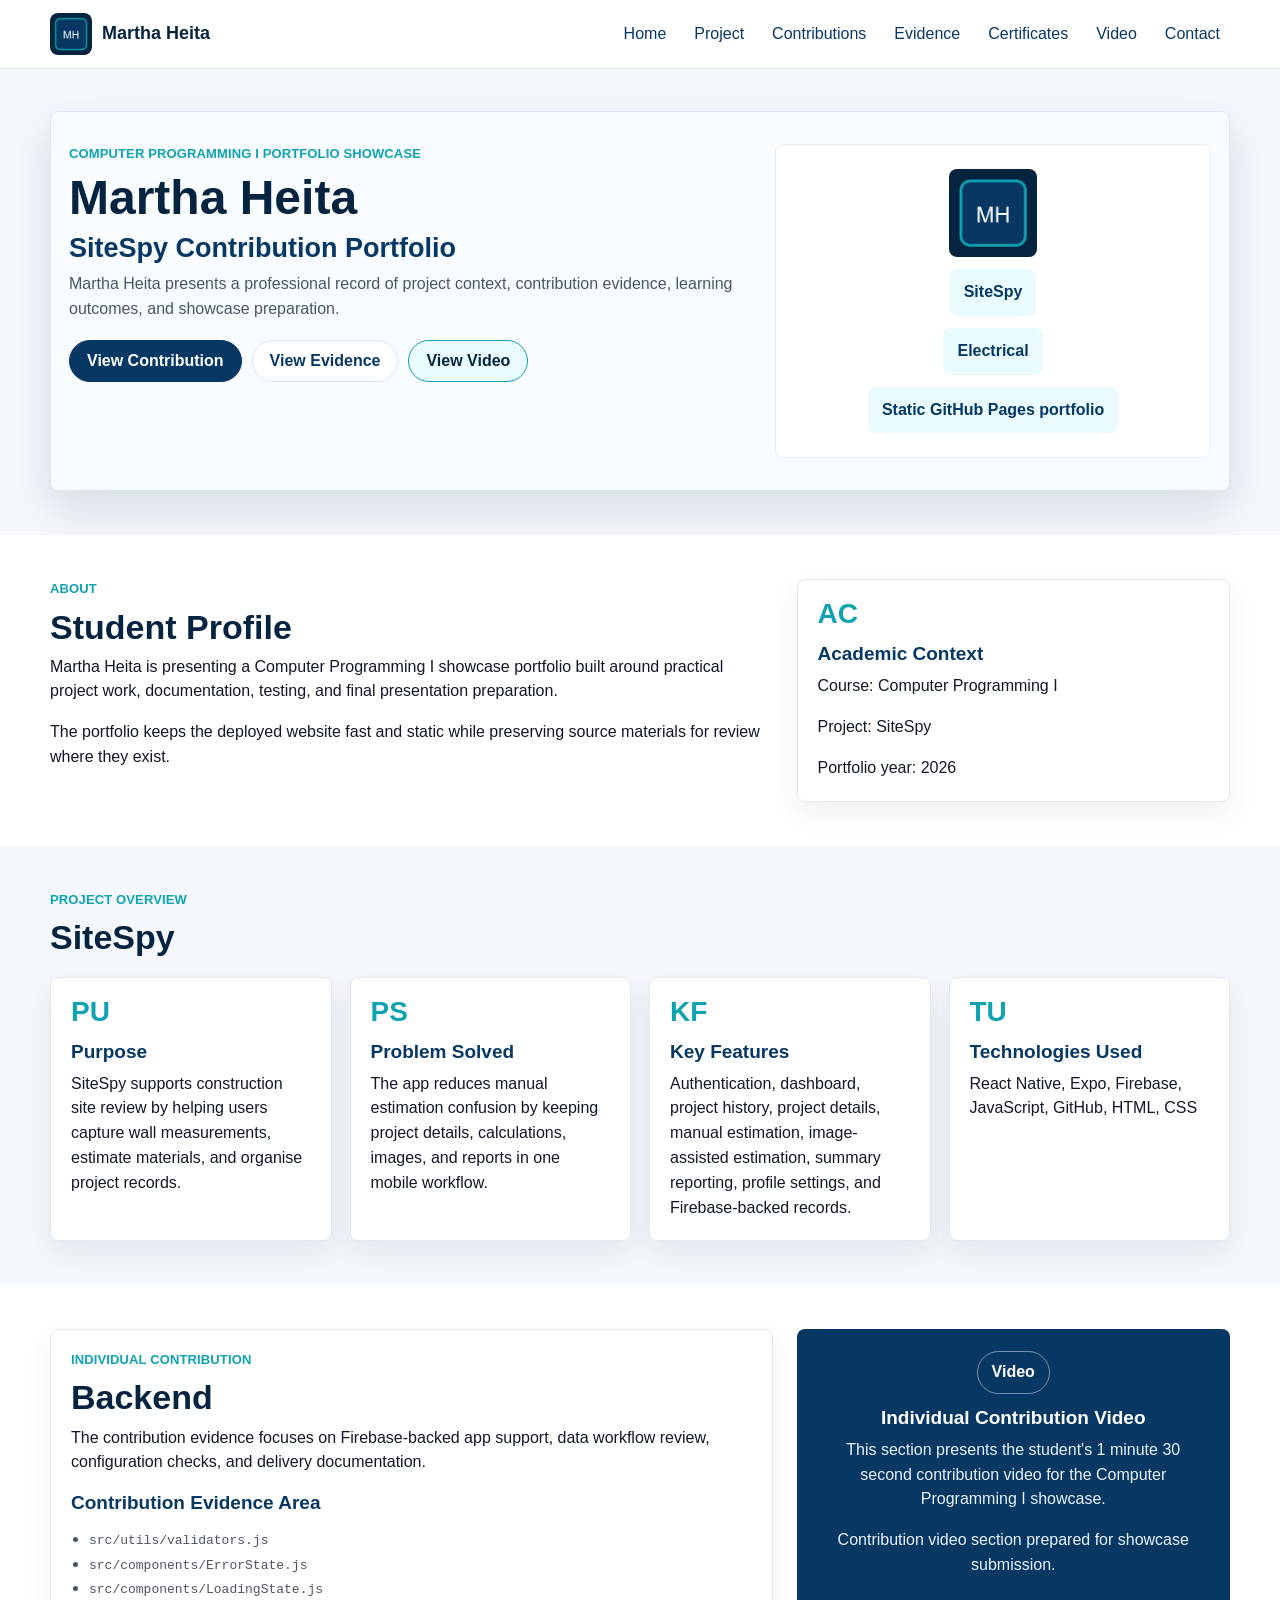
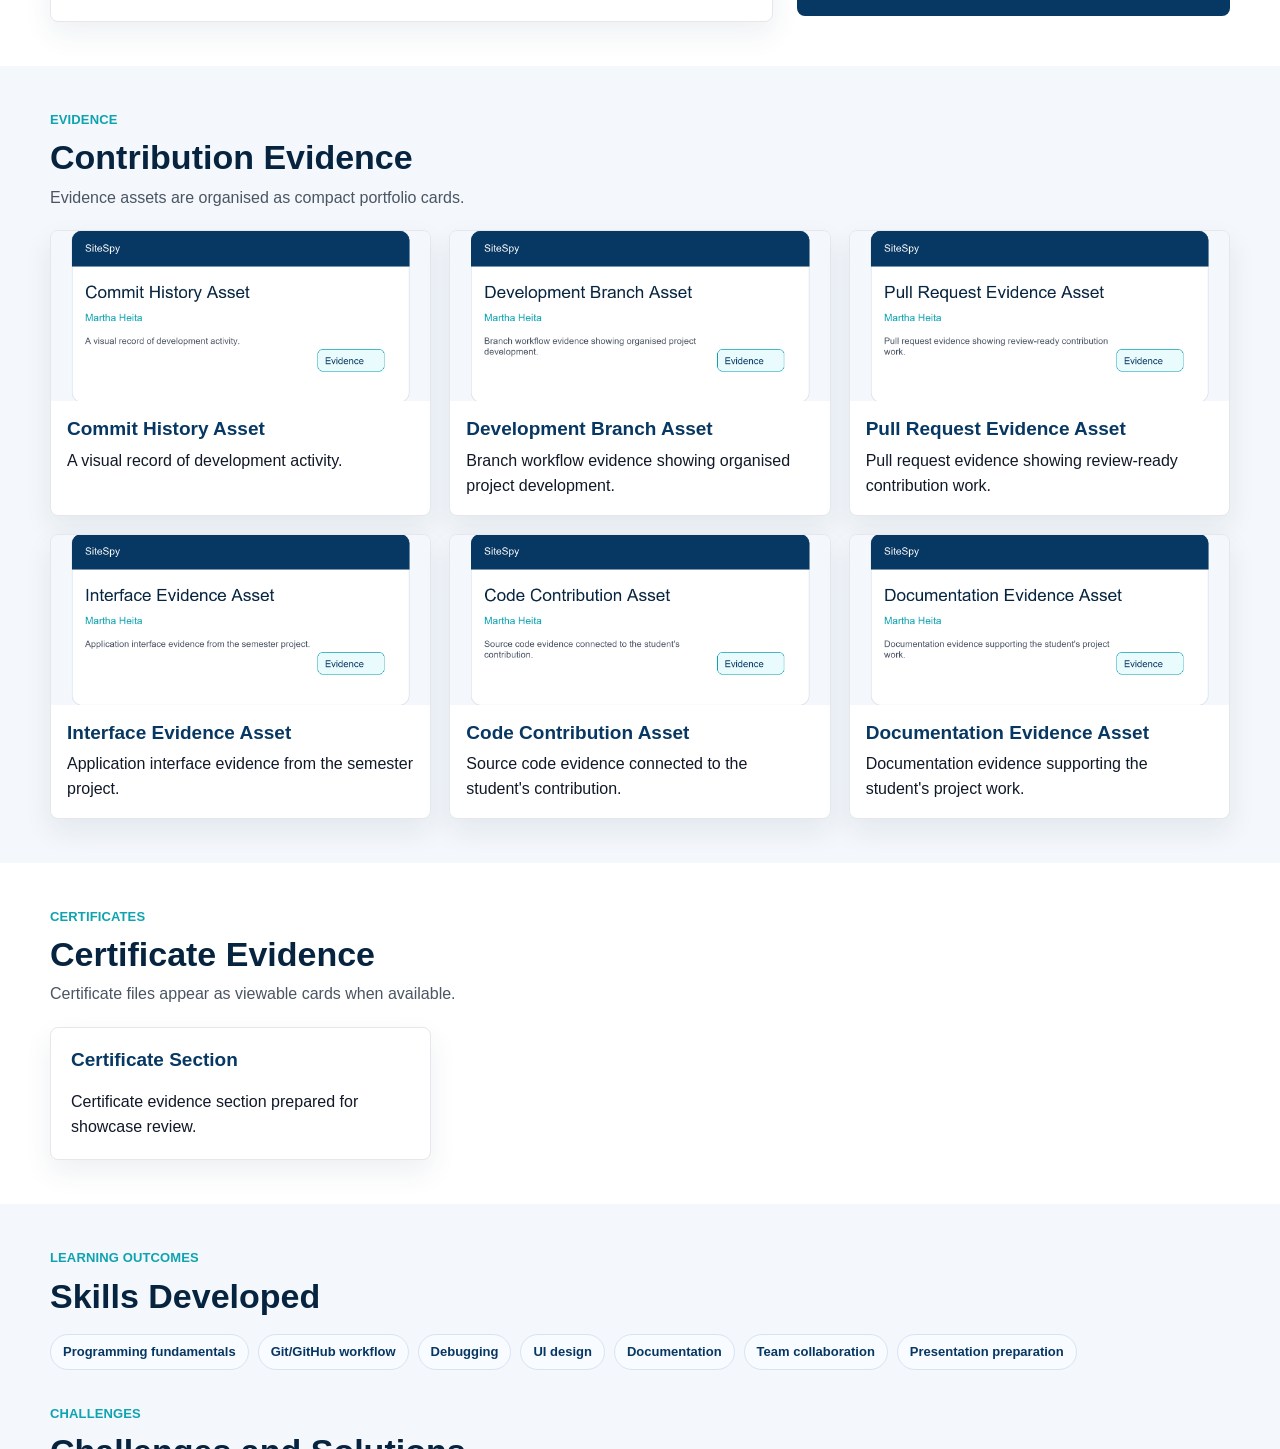
==== index.html @ 0392de03 "complete personal portfolio showcase" ====
<!doctype html>
<html lang="en">
  <head>
    <meta charset="utf-8">
    <meta name="viewport" content="width=device-width, initial-scale=1">
    <meta http-equiv="refresh" content="0; url=site/">
    <title>Martha Heita Portfolio</title>
    <link rel="canonical" href="site/">
  </head>
  <body>
    <p><a href="site/">Open Martha Heita portfolio</a></p>
  </body>
</html>
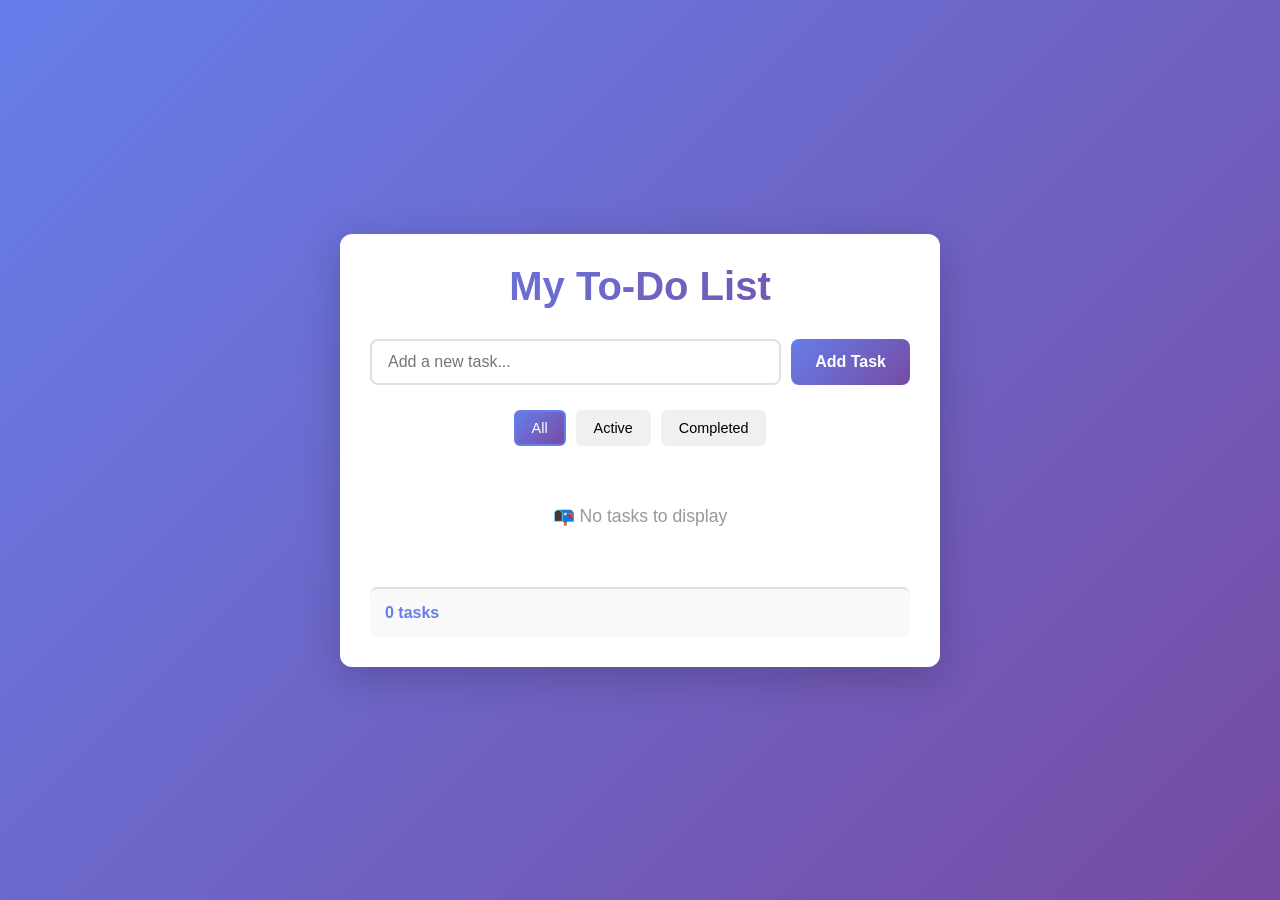
==== commit 6520dc48: "feat: Add to-do list and digital clock applications with full documentation" ====
--- a/index.html
+++ b/index.html
@@ -1,13 +1,42 @@
-<!doctype html>
+<!DOCTYPE html>
 <html lang="en">
-  <head>
-    <meta charset="utf-8">
-    <meta name="viewport" content="width=device-width, initial-scale=1">
-    <meta http-equiv="refresh" content="0; url=site/">
-    <title>Martha Heita Portfolio</title>
-    <link rel="canonical" href="site/">
-  </head>
-  <body>
-    <p><a href="site/">Open Martha Heita portfolio</a></p>
-  </body>
-</html>
+<head>
+    <meta charset="UTF-8">
+    <meta name="viewport" content="width=device-width, initial-scale=1.0">
+    <title>To-Do List Application</title>
+    <link rel="stylesheet" href="styles.css">
+</head>
+<body>
+    <div class="container">
+        <div class="todo-app">
+            <h1>My To-Do List</h1>
+            
+            <div class="input-container">
+                <input 
+                    type="text" 
+                    id="todoInput" 
+                    placeholder="Add a new task..." 
+                    class="todo-input"
+                    autocomplete="off"
+                >
+                <button id="addBtn" class="add-btn">Add Task</button>
+            </div>
+
+            <div class="filter-buttons">
+                <button class="filter-btn active" data-filter="all">All</button>
+                <button class="filter-btn" data-filter="active">Active</button>
+                <button class="filter-btn" data-filter="completed">Completed</button>
+            </div>
+
+            <ul id="todoList" class="todo-list"></ul>
+
+            <div class="stats">
+                <span id="totalTasks">0 tasks</span>
+                <button id="clearCompleted" class="clear-btn">Clear Completed</button>
+            </div>
+        </div>
+    </div>
+
+    <script src="script.js"></script>
+</body>
+</html>
--- a/styles.css
+++ b/styles.css
@@ -0,0 +1,238 @@
+* {
+    margin: 0;
+    padding: 0;
+    box-sizing: border-box;
+}
+
+body {
+    font-family: 'Segoe UI', Tahoma, Geneva, Verdana, sans-serif;
+    background: linear-gradient(135deg, #667eea 0%, #764ba2 100%);
+    min-height: 100vh;
+    display: flex;
+    justify-content: center;
+    align-items: center;
+    padding: 20px;
+}
+
+.container {
+    width: 100%;
+    max-width: 600px;
+}
+
+.todo-app {
+    background: white;
+    border-radius: 12px;
+    box-shadow: 0 10px 40px rgba(0, 0, 0, 0.2);
+    padding: 30px;
+}
+
+h1 {
+    text-align: center;
+    color: #333;
+    margin-bottom: 30px;
+    font-size: 2.5em;
+    background: linear-gradient(135deg, #667eea 0%, #764ba2 100%);
+    -webkit-background-clip: text;
+    -webkit-text-fill-color: transparent;
+    background-clip: text;
+}
+
+.input-container {
+    display: flex;
+    gap: 10px;
+    margin-bottom: 25px;
+}
+
+.todo-input {
+    flex: 1;
+    padding: 12px 16px;
+    border: 2px solid #e0e0e0;
+    border-radius: 8px;
+    font-size: 1em;
+    transition: border-color 0.3s ease;
+}
+
+.todo-input:focus {
+    outline: none;
+    border-color: #667eea;
+}
+
+.add-btn {
+    padding: 12px 24px;
+    background: linear-gradient(135deg, #667eea 0%, #764ba2 100%);
+    color: white;
+    border: none;
+    border-radius: 8px;
+    font-size: 1em;
+    font-weight: 600;
+    cursor: pointer;
+    transition: transform 0.2s ease, box-shadow 0.2s ease;
+}
+
+.add-btn:hover {
+    transform: translateY(-2px);
+    box-shadow: 0 5px 15px rgba(102, 126, 234, 0.4);
+}
+
+.add-btn:active {
+    transform: translateY(0);
+}
+
+.filter-buttons {
+    display: flex;
+    gap: 10px;
+    margin-bottom: 20px;
+    justify-content: center;
+}
+
+.filter-btn {
+    padding: 8px 16px;
+    background: #f0f0f0;
+    border: 2px solid transparent;
+    border-radius: 6px;
+    cursor: pointer;
+    font-size: 0.9em;
+    font-weight: 500;
+    transition: all 0.3s ease;
+}
+
+.filter-btn:hover {
+    background: #e0e0e0;
+}
+
+.filter-btn.active {
+    background: linear-gradient(135deg, #667eea 0%, #764ba2 100%);
+    color: white;
+    border-color: #667eea;
+}
+
+.todo-list {
+    list-style: none;
+    margin-bottom: 20px;
+    min-height: 100px;
+}
+
+.todo-item {
+    display: flex;
+    align-items: center;
+    gap: 12px;
+    padding: 15px;
+    background: #f9f9f9;
+    border-radius: 8px;
+    margin-bottom: 10px;
+    transition: all 0.3s ease;
+    border-left: 4px solid #667eea;
+}
+
+.todo-item:hover {
+    background: #f0f0f0;
+    transform: translateX(5px);
+}
+
+.todo-item.completed {
+    opacity: 0.6;
+    border-left-color: #4caf50;
+}
+
+.todo-item.completed .todo-text {
+    text-decoration: line-through;
+    color: #999;
+}
+
+.todo-checkbox {
+    width: 20px;
+    height: 20px;
+    cursor: pointer;
+    accent-color: #667eea;
+}
+
+.todo-text {
+    flex: 1;
+    color: #333;
+    font-size: 1em;
+    word-break: break-word;
+}
+
+.delete-btn {
+    padding: 6px 12px;
+    background: #ff6b6b;
+    color: white;
+    border: none;
+    border-radius: 4px;
+    cursor: pointer;
+    font-size: 0.85em;
+    transition: background 0.3s ease;
+}
+
+.delete-btn:hover {
+    background: #ff5252;
+}
+
+.stats {
+    display: flex;
+    justify-content: space-between;
+    align-items: center;
+    padding: 15px;
+    background: #f9f9f9;
+    border-radius: 8px;
+    border-top: 2px solid #e0e0e0;
+}
+
+#totalTasks {
+    font-weight: 600;
+    color: #667eea;
+}
+
+.clear-btn {
+    padding: 8px 16px;
+    background: #ff9800;
+    color: white;
+    border: none;
+    border-radius: 4px;
+    cursor: pointer;
+    font-size: 0.9em;
+    transition: background 0.3s ease;
+}
+
+.clear-btn:hover {
+    background: #f57c00;
+}
+
+.empty-state {
+    text-align: center;
+    padding: 40px 20px;
+    color: #999;
+}
+
+.empty-state p {
+    font-size: 1.1em;
+}
+
+/* Responsive Design */
+@media (max-width: 600px) {
+    .todo-app {
+        padding: 20px;
+    }
+
+    h1 {
+        font-size: 2em;
+        margin-bottom: 20px;
+    }
+
+    .input-container {
+        flex-direction: column;
+    }
+
+    .add-btn {
+        width: 100%;
+    }
+
+    .filter-buttons {
+        flex-wrap: wrap;
+    }
+
+    .stats {
+        flex-direction: column;
+        gap: 10px;
+    }
+}
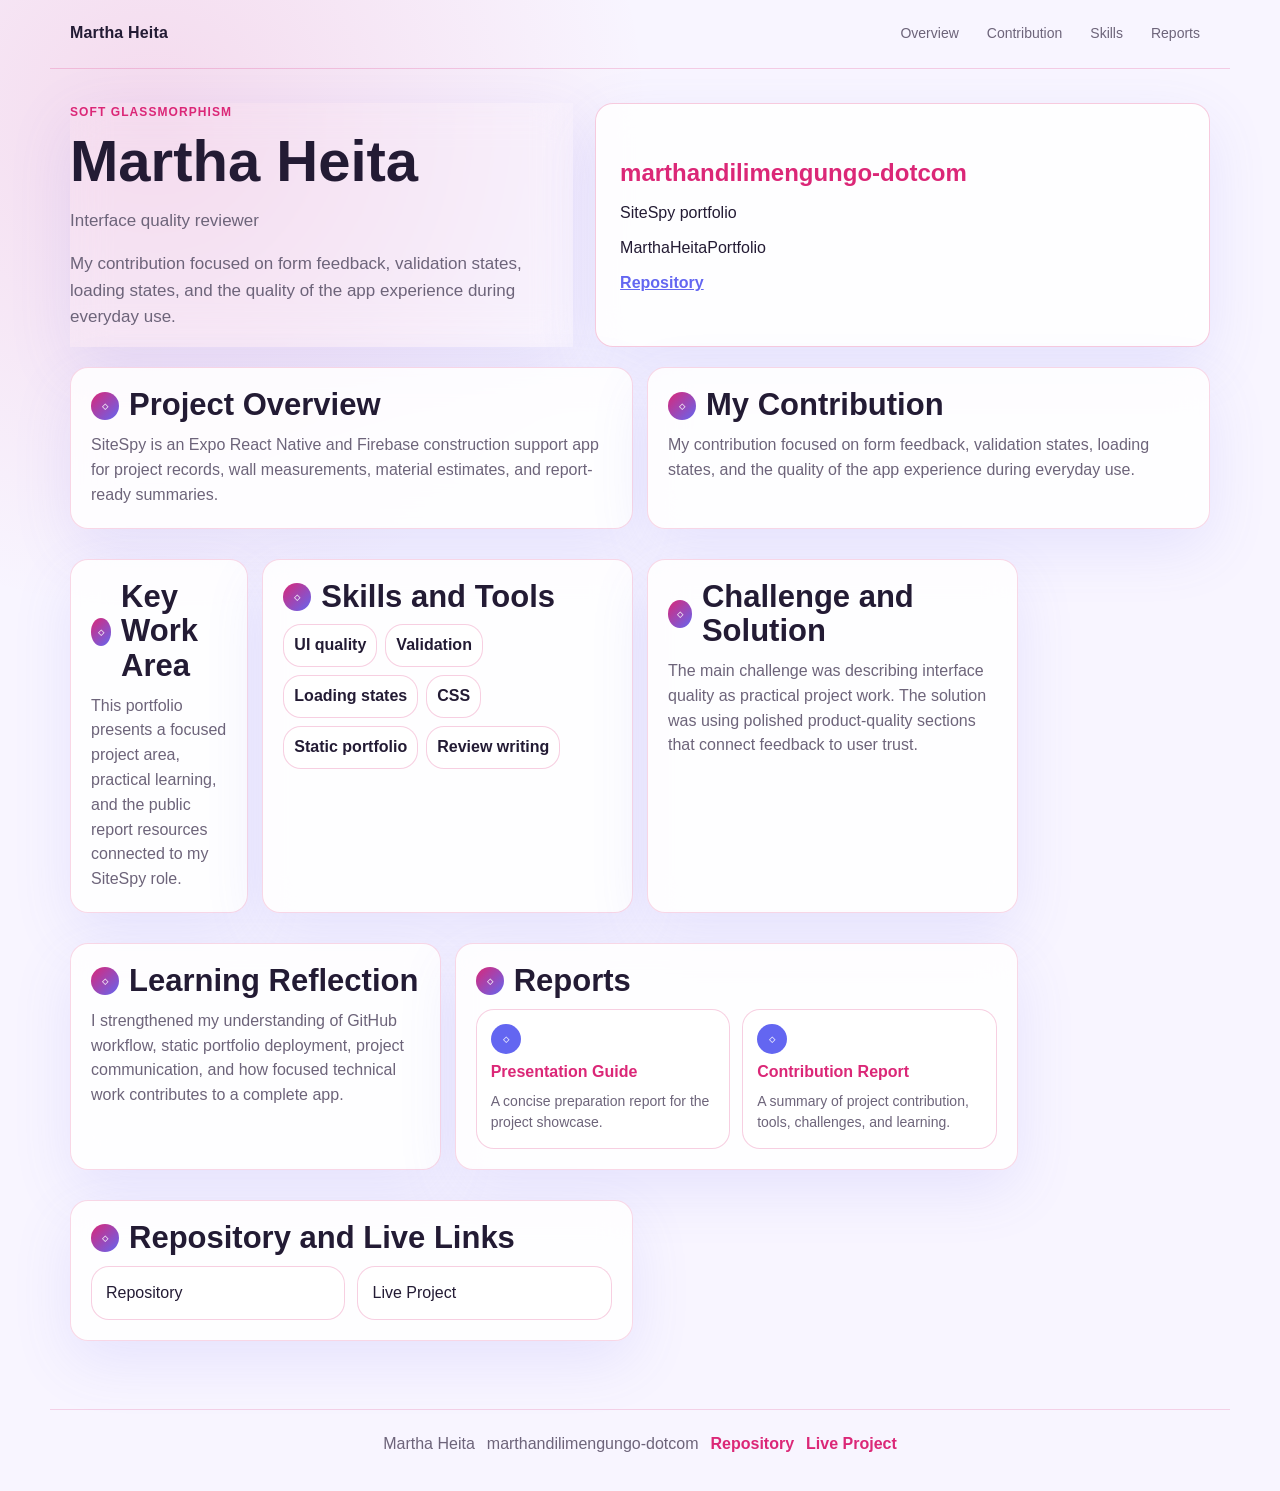
==== commit f8d96597: "Integrate showcase video and styling cards" ====
--- a/index.html
+++ b/index.html
@@ -1,42 +1,13 @@
-<!DOCTYPE html>
+<!doctype html>
 <html lang="en">
-<head>
-    <meta charset="UTF-8">
-    <meta name="viewport" content="width=device-width, initial-scale=1.0">
-    <title>To-Do List Application</title>
-    <link rel="stylesheet" href="styles.css">
-</head>
-<body>
-    <div class="container">
-        <div class="todo-app">
-            <h1>My To-Do List</h1>
-            
-            <div class="input-container">
-                <input 
-                    type="text" 
-                    id="todoInput" 
-                    placeholder="Add a new task..." 
-                    class="todo-input"
-                    autocomplete="off"
-                >
-                <button id="addBtn" class="add-btn">Add Task</button>
-            </div>
-
-            <div class="filter-buttons">
-                <button class="filter-btn active" data-filter="all">All</button>
-                <button class="filter-btn" data-filter="active">Active</button>
-                <button class="filter-btn" data-filter="completed">Completed</button>
-            </div>
-
-            <ul id="todoList" class="todo-list"></ul>
-
-            <div class="stats">
-                <span id="totalTasks">0 tasks</span>
-                <button id="clearCompleted" class="clear-btn">Clear Completed</button>
-            </div>
-        </div>
-    </div>
-
-    <script src="script.js"></script>
-</body>
-</html>+  <head>
+    <meta charset="utf-8">
+    <meta name="viewport" content="width=device-width, initial-scale=1">
+    <meta http-equiv="refresh" content="0; url=site/">
+    <title>Martha Heita Portfolio</title>
+    <link rel="canonical" href="site/">
+  </head>
+  <body>
+    <p><a href="site/">Open Martha Heita portfolio</a></p>
+  </body>
+</html>
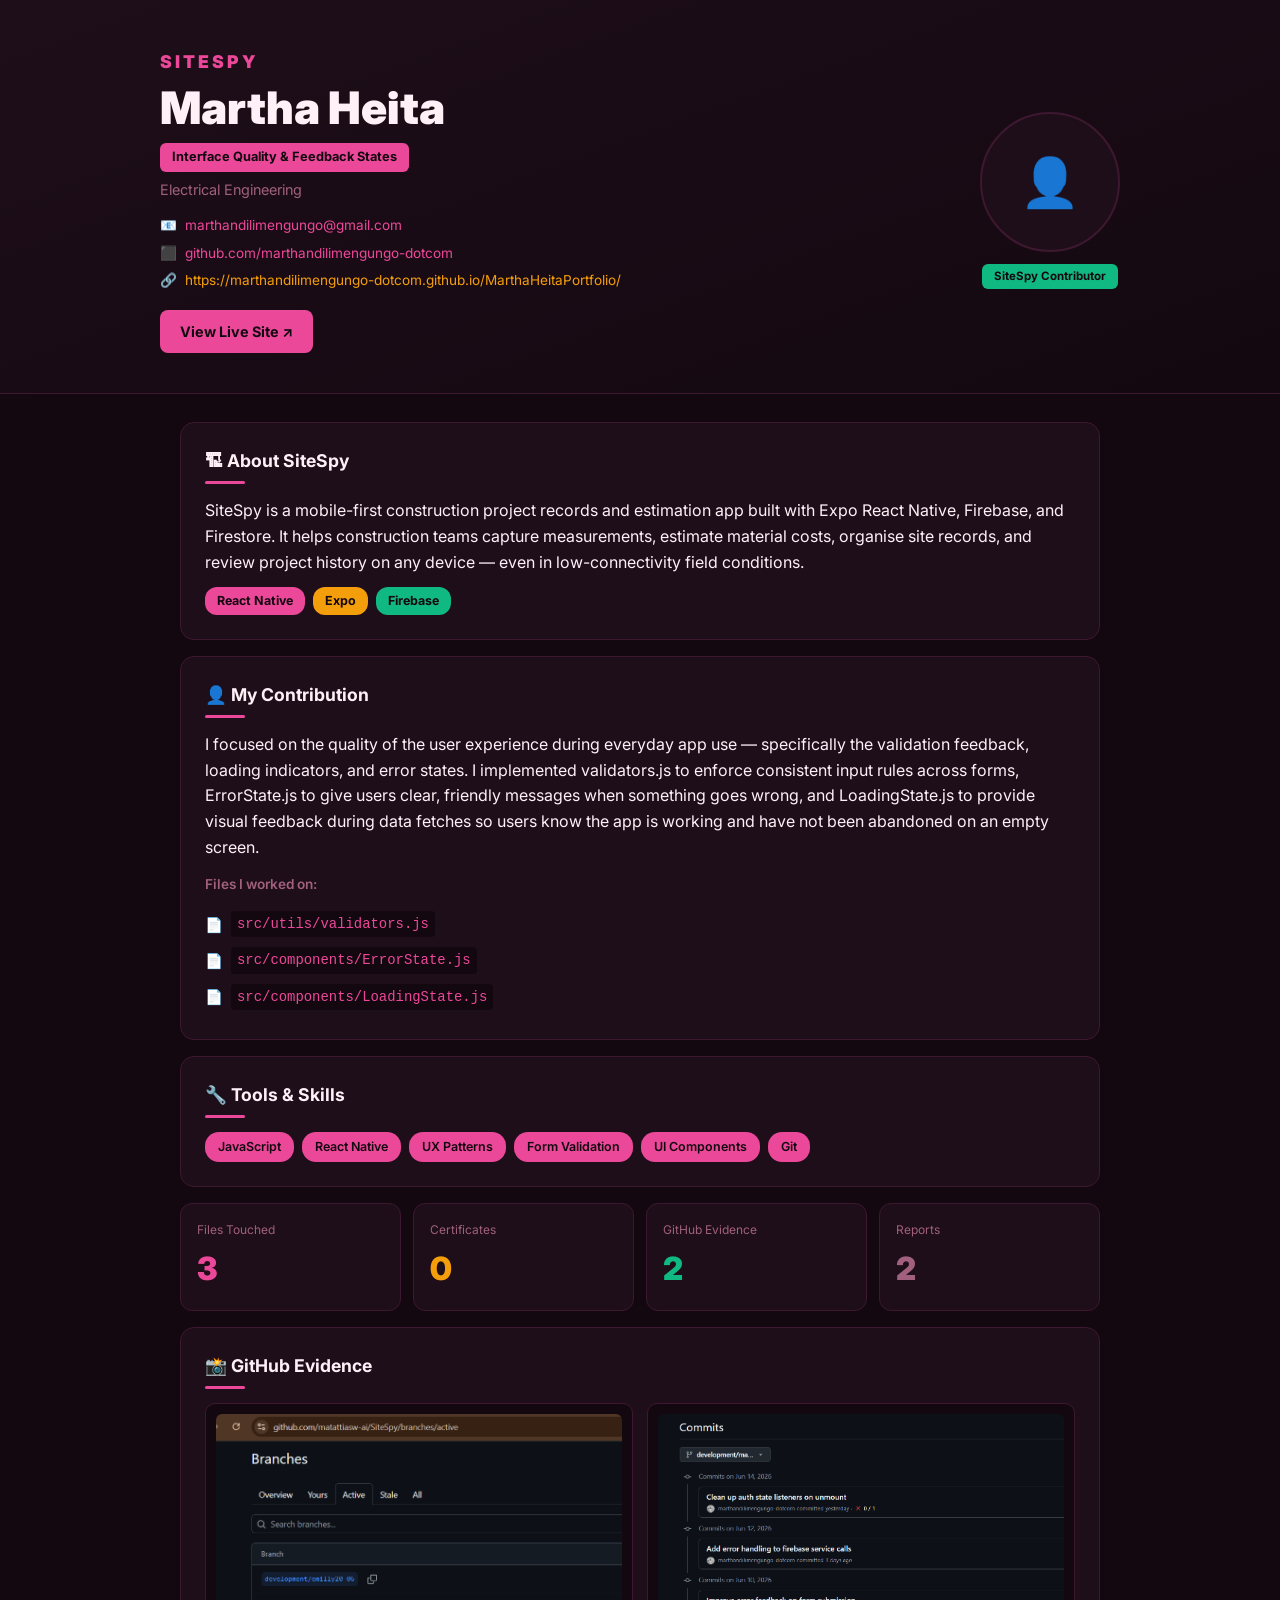
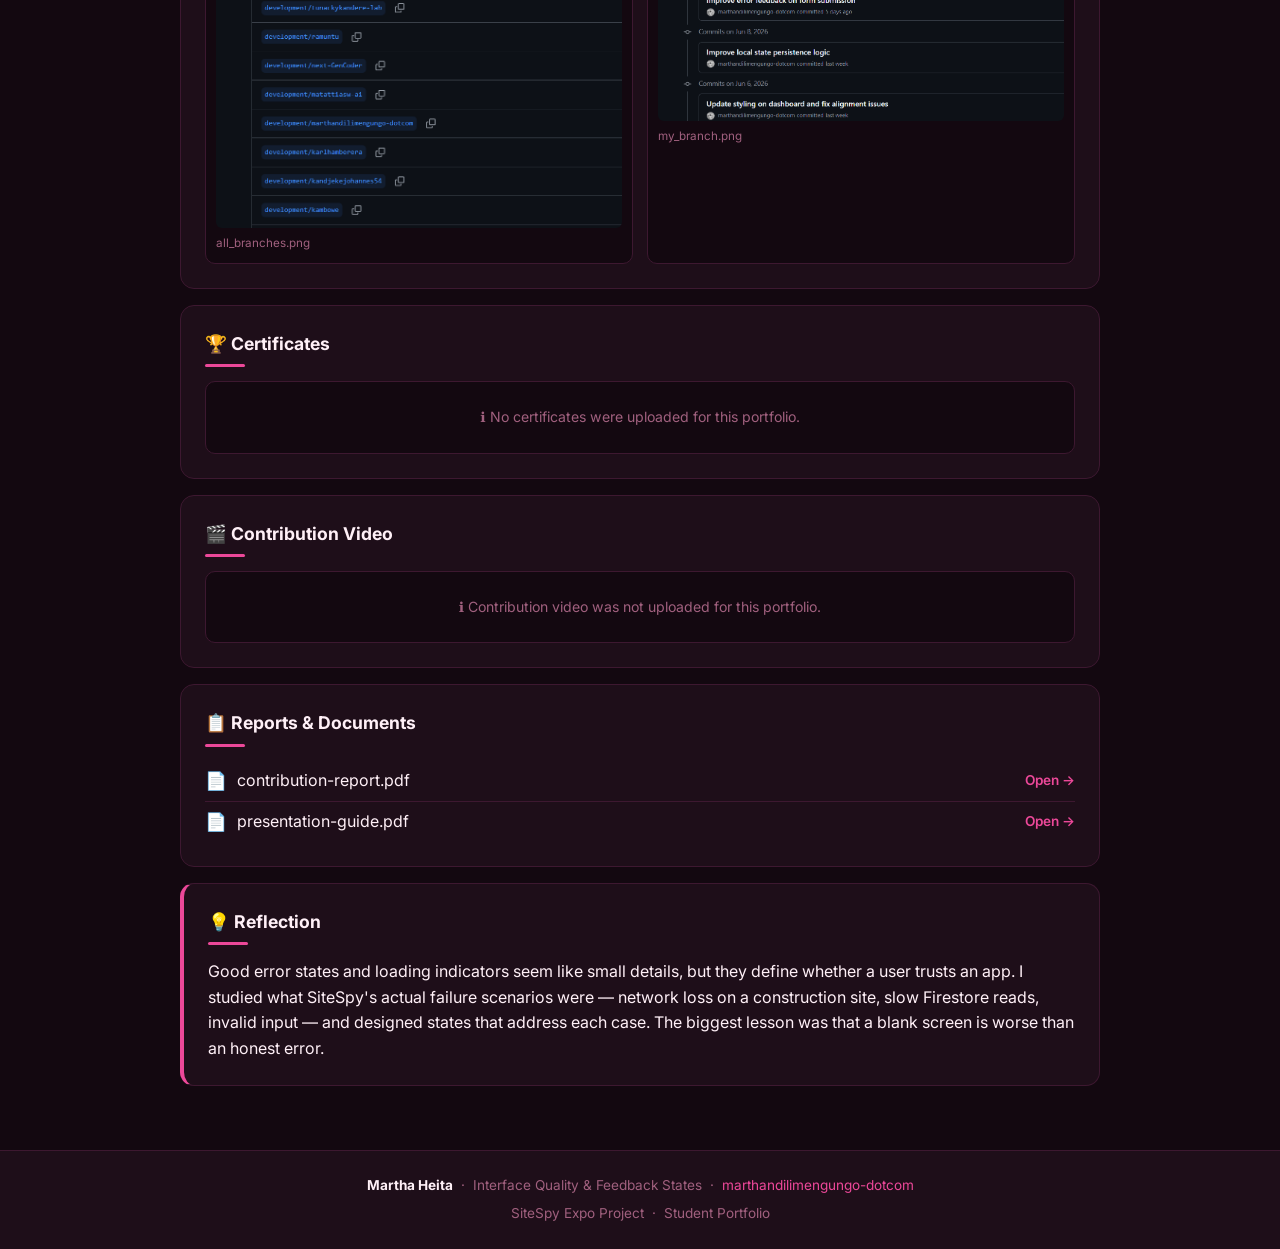
==== commit 6f494fc3: "Update portfolio site for Martha Heita" ====
--- a/index.html
+++ b/index.html
@@ -1,13 +1,375 @@
-<!doctype html>
+<!DOCTYPE html>
 <html lang="en">
-  <head>
-    <meta charset="utf-8">
-    <meta name="viewport" content="width=device-width, initial-scale=1">
-    <meta http-equiv="refresh" content="0; url=site/">
-    <title>Martha Heita Portfolio</title>
-    <link rel="canonical" href="site/">
-  </head>
-  <body>
-    <p><a href="site/">Open Martha Heita portfolio</a></p>
-  </body>
+<head>
+  <meta charset="UTF-8" />
+  <meta name="viewport" content="width=device-width, initial-scale=1.0" />
+  <title>Martha Heita | SiteSpy Portfolio</title>
+  <meta name="description" content="Martha Heita — Interface Quality &amp; Feedback States — SiteSpy student portfolio showcasing contribution evidence, certificates, and project reflection." />
+  <meta property="og:title" content="Martha Heita | SiteSpy Portfolio" />
+  <meta property="og:description" content="Interface Quality &amp; Feedback States — Electrical Engineering" />
+  <meta property="og:url" content="https://marthandilimengungo-dotcom.github.io/MarthaHeitaPortfolio/" />
+  <link rel="preconnect" href="https://fonts.googleapis.com" />
+  <link href="https://fonts.googleapis.com/css2?family=Inter:wght@400;500;600;700;900&display=swap" rel="stylesheet" />
+  <style>
+    *, *::before, *::after { box-sizing: border-box; margin: 0; padding: 0; }
+    :root {
+      --bg: #130810;
+      --surface: #1E0E19;
+      --text: #FFF0F7;
+      --muted: #A0607E;
+      --accent: #EC4899;
+      --border: #3D1830;
+      --gold: #F59E0B;
+      --success: #10B981;
+      --radius: 14px;
+      --gap: 16px;
+    }
+    html { scroll-behavior: smooth; }
+    body {
+      font-family: "Inter", system-ui, sans-serif;
+      background: var(--bg);
+      color: var(--text);
+      min-height: 100vh;
+      line-height: 1.6;
+    }
+    a { color: var(--accent); text-decoration: none; }
+    a:hover { text-decoration: underline; }
+    code {
+      font-family: "Fira Mono", "Cascadia Code", monospace;
+      background: var(--bg);
+      color: var(--accent);
+      padding: 2px 6px;
+      border-radius: 4px;
+      font-size: 0.87em;
+    }
+
+    /* ── Hero ── */
+    .hero {
+      background: linear-gradient(160deg, #1E0E19 0%, #130810 100%);
+      border-bottom: 1px solid var(--border);
+      padding: 48px 24px 40px;
+    }
+    .hero-inner {
+      max-width: 960px;
+      margin: 0 auto;
+      display: flex;
+      flex-wrap: wrap;
+      gap: 32px;
+      align-items: center;
+    }
+    .hero-text { flex: 1 1 340px; }
+    .hero-photo { flex: 0 0 auto; display: flex; flex-direction: column; align-items: center; gap: 12px; }
+    .wordmark { font-size: 1.1rem; font-weight: 900; color: var(--accent); letter-spacing: 3px; text-transform: uppercase; margin-bottom: 8px; }
+    h1 { font-size: clamp(1.9rem, 5vw, 2.8rem); font-weight: 900; color: var(--text); line-height: 1.1; margin-bottom: 10px; }
+    .role-badge {
+      display: inline-block;
+      background: var(--accent);
+      color: #130810;
+      font-size: 0.8rem;
+      font-weight: 700;
+      padding: 4px 12px;
+      border-radius: 6px;
+      margin-bottom: 6px;
+    }
+    .dept { color: var(--muted); font-size: 0.9rem; margin-bottom: 14px; }
+    .hero-links { display: flex; flex-direction: column; gap: 6px; margin-bottom: 18px; }
+    .hero-link { display: flex; align-items: center; gap: 8px; font-size: 0.85rem; color: var(--muted); }
+    .hero-link a { color: var(--accent); }
+    .hero-link.gold a { color: var(--gold); }
+    .btn-primary {
+      display: inline-flex; align-items: center; gap: 6px;
+      background: var(--accent); color: #130810;
+      font-weight: 700; font-size: 0.9rem;
+      padding: 10px 20px; border-radius: 8px;
+      border: none; cursor: pointer; transition: opacity 0.2s;
+    }
+    .btn-primary:hover { opacity: 0.85; text-decoration: none; }
+    .profile-img {
+      width: 140px; height: 140px;
+      border-radius: 50%;
+      object-fit: cover;
+      border: 3px solid var(--accent);
+      box-shadow: 0 0 24px #EC489955;
+    }
+    .profile-placeholder {
+      width: 140px; height: 140px;
+      border-radius: 50%;
+      background: var(--surface);
+      border: 2px solid var(--border);
+      display: flex; align-items: center; justify-content: center;
+      font-size: 3rem;
+    }
+    .contributor-badge {
+      background: var(--success);
+      color: #130810;
+      font-size: 0.72rem;
+      font-weight: 700;
+      padding: 3px 12px;
+      border-radius: 6px;
+    }
+
+    /* ── Layout ── */
+    .main { max-width: 960px; margin: 0 auto; padding: 28px 20px 48px; }
+    .card {
+      background: var(--surface);
+      border: 1px solid var(--border);
+      border-radius: var(--radius);
+      padding: 24px;
+      margin-bottom: var(--gap);
+    }
+    .card-left-accent {
+      border-left: 4px solid var(--accent);
+    }
+    .section-header { margin-bottom: 14px; }
+    .section-header h2 {
+      font-size: 1.1rem;
+      font-weight: 700;
+      color: var(--text);
+      display: flex;
+      align-items: center;
+      gap: 8px;
+    }
+    .section-header h2::after {
+      content: "";
+      display: block;
+      width: 40px;
+      height: 3px;
+      background: var(--accent);
+      border-radius: 4px;
+      margin-left: 0;
+      margin-top: 6px;
+    }
+    .section-title-row { display: flex; flex-direction: column; gap: 6px; margin-bottom: 14px; }
+    .section-title-row h2 { font-size: 1.1rem; font-weight: 700; color: var(--text); }
+    .accent-bar { width: 40px; height: 3px; background: var(--accent); border-radius: 4px; }
+
+    /* ── About SiteSpy ── */
+    .tech-pills { display: flex; flex-wrap: wrap; gap: 8px; margin-top: 12px; }
+    .pill {
+      background: var(--accent);
+      color: #130810;
+      font-size: 0.78rem;
+      font-weight: 700;
+      padding: 4px 12px;
+      border-radius: 12px;
+    }
+    .pill.gold { background: var(--gold); }
+    .pill.success { background: var(--success); }
+
+    /* ── Skills chips ── */
+    .chips { display: flex; flex-wrap: wrap; gap: 8px; }
+    .chip {
+      background: var(--accent);
+      color: #130810;
+      font-size: 0.78rem;
+      font-weight: 600;
+      padding: 5px 13px;
+      border-radius: 14px;
+    }
+
+    /* ── Files list ── */
+    .files-list { list-style: none; padding: 0; margin-top: 10px; }
+    .files-list li { padding: 5px 0; display: flex; align-items: center; gap: 8px; }
+    .files-list li::before { content: "📄"; font-size: 0.9rem; }
+
+    /* ── Stats grid ── */
+    .stats-grid {
+      display: grid;
+      grid-template-columns: repeat(auto-fit, minmax(140px, 1fr));
+      gap: 12px;
+      margin-bottom: var(--gap);
+    }
+    .stat-card {
+      background: var(--surface);
+      border: 1px solid var(--border);
+      border-radius: 12px;
+      padding: 16px;
+    }
+    .stat-label { font-size: 0.75rem; color: var(--muted); margin-bottom: 4px; }
+    .stat-value { font-size: 2rem; font-weight: 900; color: var(--accent); }
+    .stat-card.gold .stat-value { color: var(--gold); }
+    .stat-card.success .stat-value { color: var(--success); }
+    .stat-card.muted .stat-value { color: var(--muted); }
+
+    /* ── GitHub evidence ── */
+    .gh-grid { display: grid; grid-template-columns: repeat(auto-fit, minmax(260px, 1fr)); gap: 14px; margin-top: 10px; }
+    .gh-img-wrap { background: var(--bg); border: 1px solid var(--border); border-radius: 10px; padding: 10px; }
+    .gh-img-wrap img { width: 100%; border-radius: 6px; display: block; }
+    .img-label { font-size: 0.73rem; color: var(--muted); margin-top: 6px; }
+
+    /* ── Certificates ── */
+    .cert-grid { display: grid; grid-template-columns: repeat(auto-fit, minmax(200px, 1fr)); gap: 12px; margin-top: 10px; }
+    .cert-card {
+      background: var(--bg);
+      border: 1px solid var(--border);
+      border-radius: 10px;
+      padding: 16px;
+      display: flex; flex-direction: column; align-items: center; gap: 8px;
+      text-align: center;
+    }
+    .cert-icon { font-size: 2.2rem; }
+    .cert-name { font-size: 0.82rem; color: var(--text); flex: 1; }
+    .btn-outline {
+      display: inline-block;
+      border: 1px solid var(--accent);
+      color: var(--accent);
+      padding: 5px 14px;
+      border-radius: 6px;
+      font-size: 0.8rem;
+      font-weight: 600;
+      transition: background 0.15s;
+    }
+    .btn-outline:hover { background: var(--accent); color: #130810; text-decoration: none; }
+
+    /* ── Video ── */
+    .video-card {
+      background: var(--bg);
+      border: 1px solid var(--border);
+      border-radius: 10px;
+      padding: 24px;
+      display: flex; flex-direction: column; align-items: center; gap: 10px;
+      text-align: center;
+    }
+    .play-icon { font-size: 3rem; color: var(--accent); }
+    .video-label { font-size: 1rem; font-weight: 700; color: var(--text); }
+    .video-sub { font-size: 0.8rem; color: var(--muted); }
+
+    /* ── Reports ── */
+    .report-row {
+      display: flex; align-items: center; gap: 10px;
+      padding: 6px 0;
+      border-bottom: 1px solid var(--border);
+    }
+    .report-row:last-child { border-bottom: none; }
+    .pdf-icon { font-size: 1.1rem; }
+    .btn-link { margin-left: auto; color: var(--accent); font-size: 0.85rem; font-weight: 600; }
+
+    /* ── Empty state ── */
+    .empty-msg {
+      background: var(--bg);
+      border: 1px solid var(--border);
+      border-radius: 10px;
+      padding: 24px;
+      text-align: center;
+      color: var(--muted);
+      font-size: 0.88rem;
+    }
+
+    /* ── Footer ── */
+    footer {
+      background: var(--surface);
+      border-top: 1px solid var(--border);
+      padding: 24px;
+      text-align: center;
+    }
+    footer p { font-size: 0.85rem; color: var(--muted); }
+    footer strong { color: var(--text); }
+
+    @media (max-width: 600px) {
+      .hero { padding: 32px 16px; }
+      .main { padding: 20px 14px 40px; }
+      .card { padding: 18px; }
+    }
+  </style>
+</head>
+<body>
+
+<!-- HERO -->
+<section class="hero">
+  <div class="hero-inner">
+    <div class="hero-text">
+      <div class="wordmark">SiteSpy</div>
+      <h1>Martha Heita</h1>
+      <span class="role-badge">Interface Quality &amp; Feedback States</span>
+      <p class="dept">Electrical Engineering</p>
+      <div class="hero-links">
+        <div class="hero-link">📧 <a href="mailto:marthandilimengungo@gmail.com">marthandilimengungo@gmail.com</a></div>
+        <div class="hero-link">⬛ <a href="https://github.com/marthandilimengungo-dotcom" target="_blank">github.com/marthandilimengungo-dotcom</a></div>
+        <div class="hero-link gold">🔗 <a href="https://marthandilimengungo-dotcom.github.io/MarthaHeitaPortfolio/" target="_blank">https://marthandilimengungo-dotcom.github.io/MarthaHeitaPortfolio/</a></div>
+      </div>
+      <a href="https://marthandilimengungo-dotcom.github.io/MarthaHeitaPortfolio/" class="btn-primary" target="_blank">View Live Site ↗</a>
+    </div>
+    <div class="hero-photo">
+      <div class="profile-placeholder"><span>👤</span></div>
+      <span class="contributor-badge">SiteSpy Contributor</span>
+    </div>
+  </div>
+</section>
+
+<!-- MAIN -->
+<main class="main">
+
+  <!-- About SiteSpy -->
+  <div class="card">
+    <div class="section-title-row"><h2>🏗 About SiteSpy</h2><div class="accent-bar"></div></div>
+    <p>SiteSpy is a mobile-first construction project records and estimation app built with Expo React Native, Firebase, and Firestore. It helps construction teams capture measurements, estimate material costs, organise site records, and review project history on any device — even in low-connectivity field conditions.</p>
+    <div class="tech-pills">
+      <span class="pill">React Native</span>
+      <span class="pill gold">Expo</span>
+      <span class="pill success">Firebase</span>
+    </div>
+  </div>
+
+  <!-- My Contribution -->
+  <div class="card">
+    <div class="section-title-row"><h2>👤 My Contribution</h2><div class="accent-bar"></div></div>
+    <p>I focused on the quality of the user experience during everyday app use — specifically the validation feedback, loading indicators, and error states. I implemented validators.js to enforce consistent input rules across forms, ErrorState.js to give users clear, friendly messages when something goes wrong, and LoadingState.js to provide visual feedback during data fetches so users know the app is working and have not been abandoned on an empty screen.</p>
+    <p style="margin-top:14px;font-size:0.85rem;color:var(--muted);font-weight:600;">Files I worked on:</p>
+    <ul class="files-list">
+      <li><code>src/utils/validators.js</code></li><li><code>src/components/ErrorState.js</code></li><li><code>src/components/LoadingState.js</code></li>
+    </ul>
+  </div>
+
+  <!-- Skills -->
+  <div class="card">
+    <div class="section-title-row"><h2>🔧 Tools &amp; Skills</h2><div class="accent-bar"></div></div>
+    <div class="chips"><span class="chip">JavaScript</span> <span class="chip">React Native</span> <span class="chip">UX Patterns</span> <span class="chip">Form Validation</span> <span class="chip">UI Components</span> <span class="chip">Git</span></div>
+  </div>
+
+  <!-- Stats -->
+  <div class="stats-grid">
+    <div class="stat-card"><p class="stat-label">Files Touched</p><p class="stat-value">3</p></div>
+    <div class="stat-card gold"><p class="stat-label">Certificates</p><p class="stat-value">0</p></div>
+    <div class="stat-card success"><p class="stat-label">GitHub Evidence</p><p class="stat-value">2</p></div>
+    <div class="stat-card muted"><p class="stat-label">Reports</p><p class="stat-value">2</p></div>
+  </div>
+
+  <!-- GitHub Evidence -->
+  <div class="card">
+    <div class="section-title-row"><h2>📸 GitHub Evidence</h2><div class="accent-bar"></div></div>
+    <div class="gh-grid"><div class="gh-img-wrap"><img src="[data-uri]" alt="all_branches.png" /><p class="img-label">all_branches.png</p></div><div class="gh-img-wrap"><img src="[data-uri]" alt="my_branch.png" /><p class="img-label">my_branch.png</p></div></div>
+  </div>
+
+  <!-- Certificates -->
+  <div class="card">
+    <div class="section-title-row"><h2>🏆 Certificates</h2><div class="accent-bar"></div></div>
+    <div class="cert-grid"><p class="empty-msg">ℹ No certificates were uploaded for this portfolio.</p></div>
+  </div>
+
+  <!-- Contribution Video -->
+  <div class="card">
+    <div class="section-title-row"><h2>🎬 Contribution Video</h2><div class="accent-bar"></div></div>
+    <p class="empty-msg">ℹ Contribution video was not uploaded for this portfolio.</p>
+  </div>
+
+  <!-- Reports -->
+  <div class="card">
+    <div class="section-title-row"><h2>📋 Reports &amp; Documents</h2><div class="accent-bar"></div></div>
+    <div class="report-row"><span class="pdf-icon">📄</span><span>contribution-report.pdf</span><a href="docs/contribution-report.pdf" target="_blank" class="btn-link">Open →</a></div><div class="report-row"><span class="pdf-icon">📄</span><span>presentation-guide.pdf</span><a href="docs/presentation-guide.pdf" target="_blank" class="btn-link">Open →</a></div>
+  </div>
+
+  <!-- Reflection -->
+  <div class="card card-left-accent">
+    <div class="section-title-row"><h2>💡 Reflection</h2><div class="accent-bar"></div></div>
+    <p>Good error states and loading indicators seem like small details, but they define whether a user trusts an app. I studied what SiteSpy's actual failure scenarios were — network loss on a construction site, slow Firestore reads, invalid input — and designed states that address each case. The biggest lesson was that a blank screen is worse than an honest error.</p>
+  </div>
+
+</main>
+
+<footer>
+  <p><strong>Martha Heita</strong> &nbsp;·&nbsp; Interface Quality &amp; Feedback States &nbsp;·&nbsp; <a href="https://github.com/marthandilimengungo-dotcom">marthandilimengungo-dotcom</a></p>
+  <p style="margin-top:6px;">SiteSpy Expo Project &nbsp;·&nbsp; Student Portfolio</p>
+</footer>
+
+</body>
 </html>
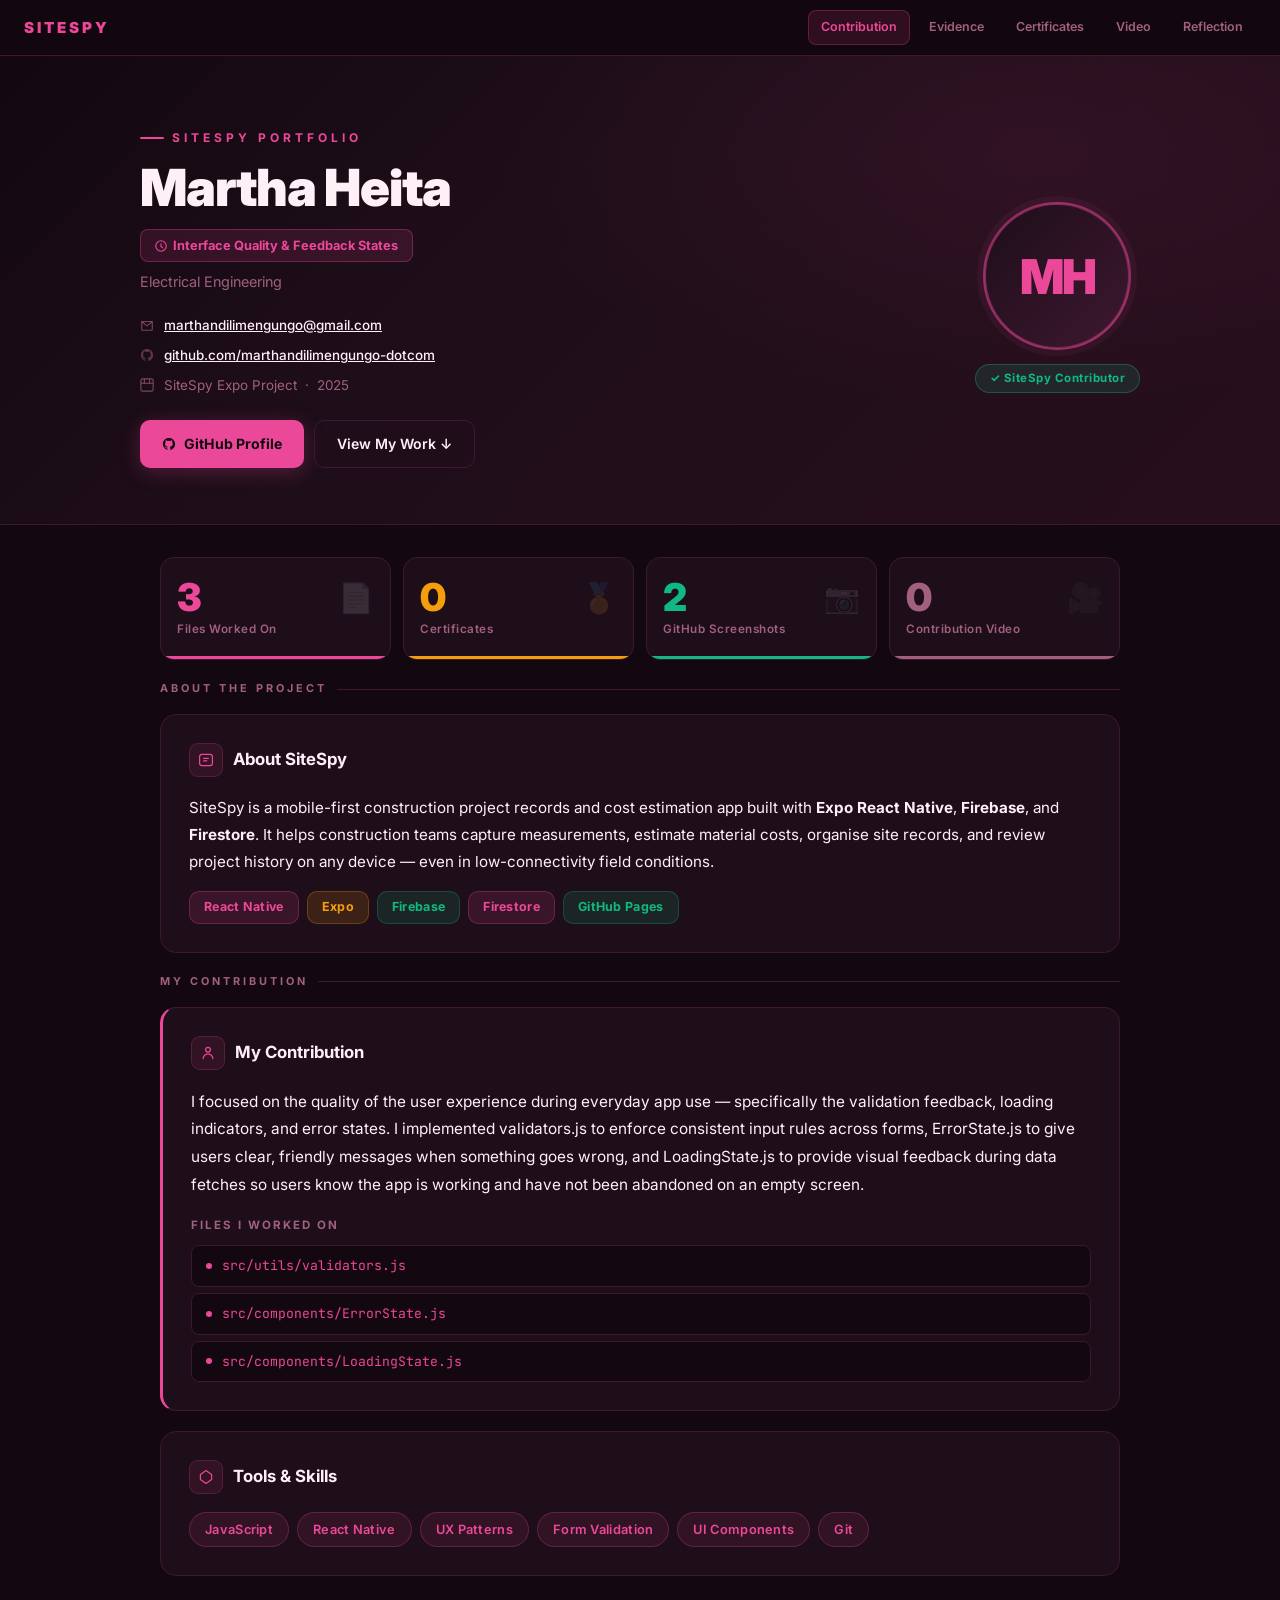
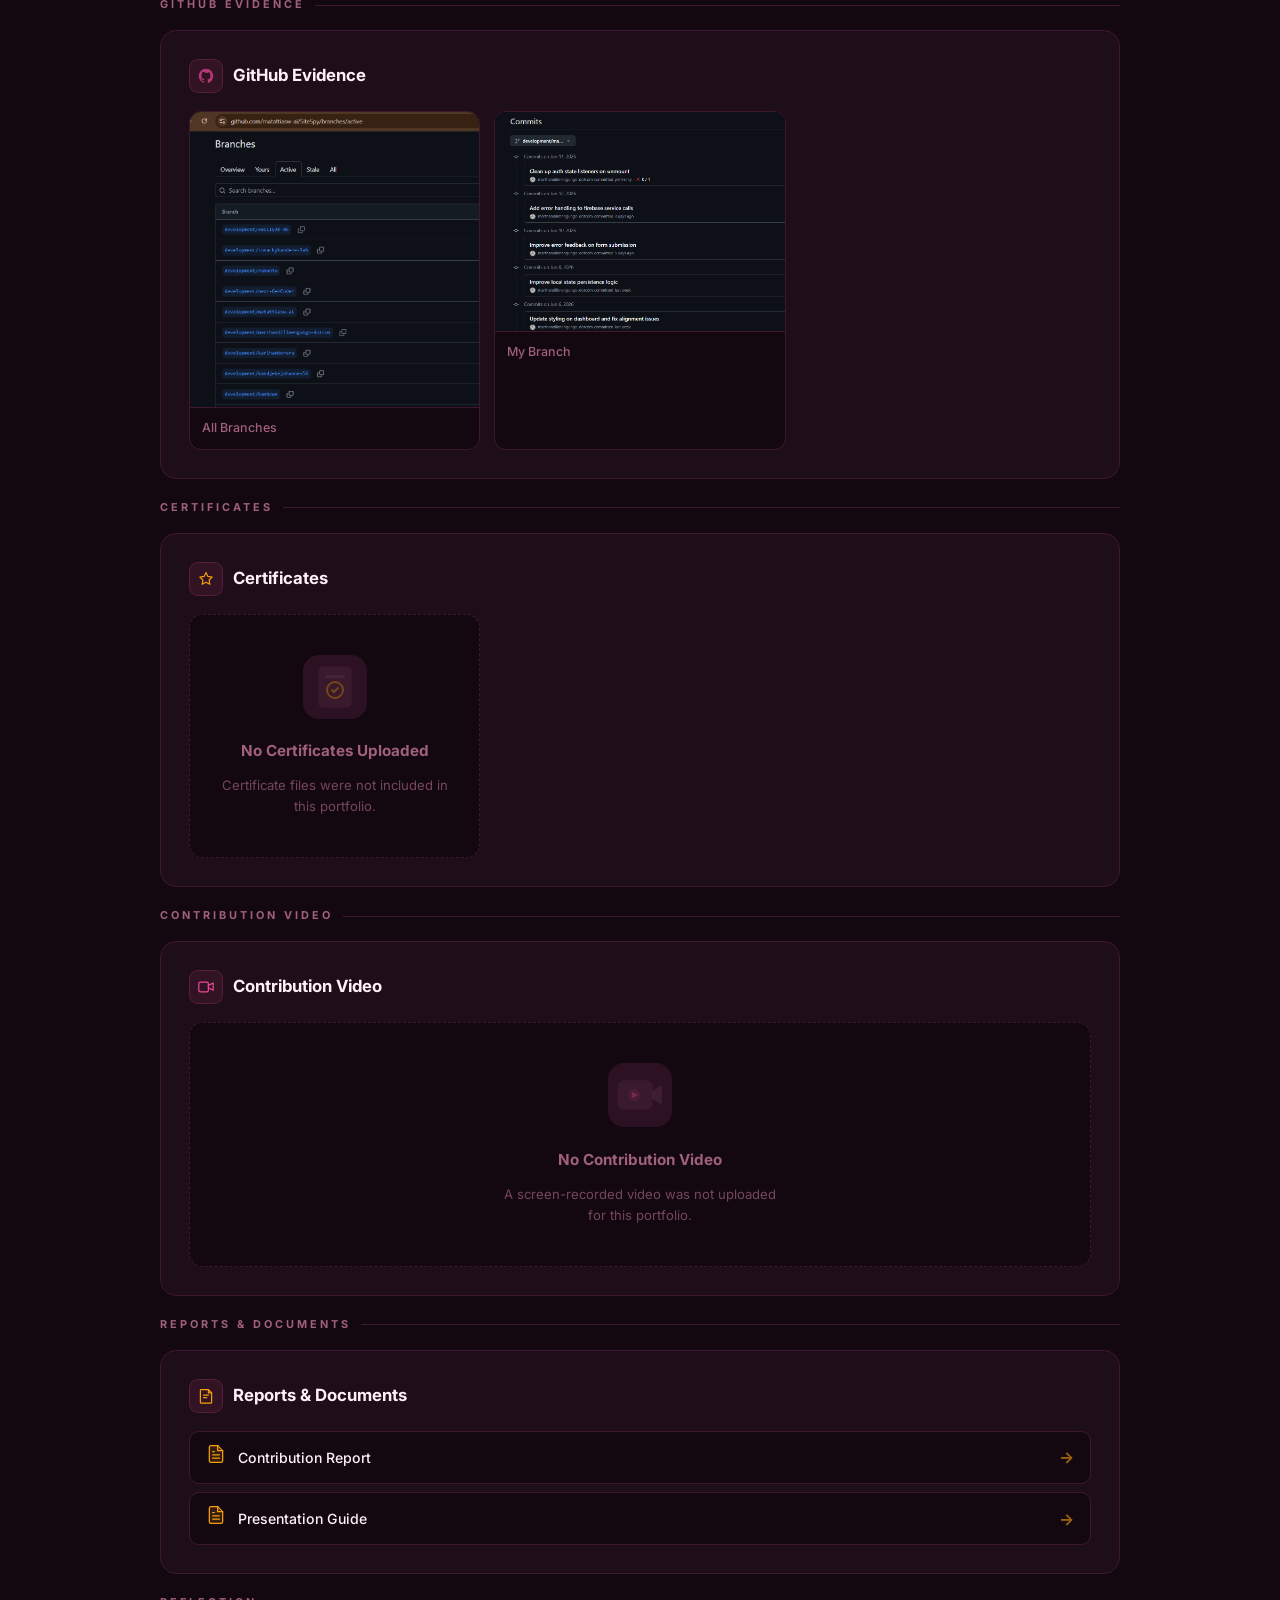
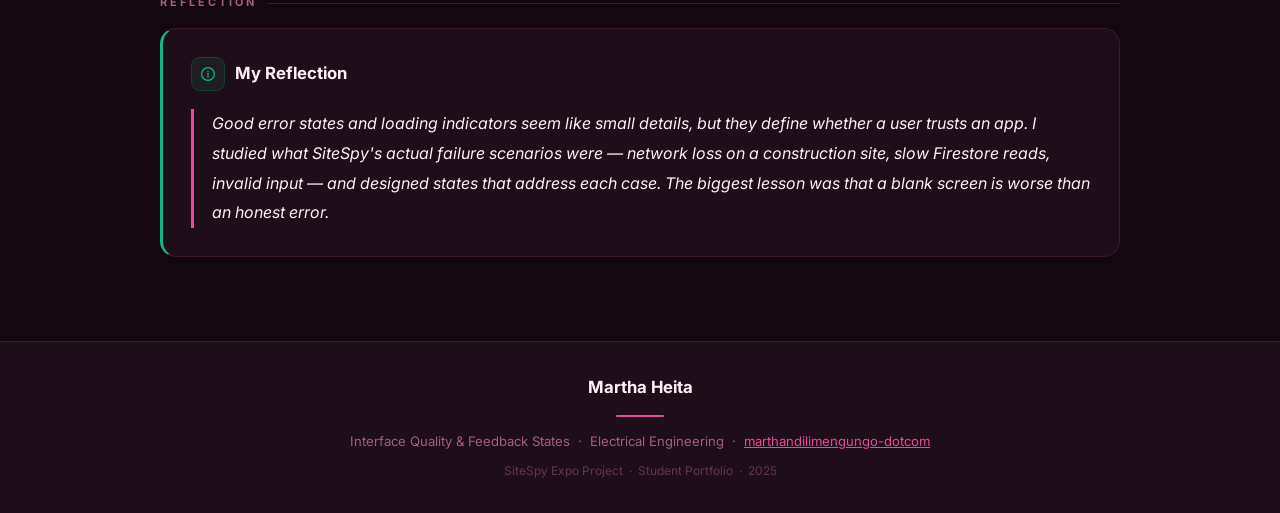
==== commit 84a8029c: "Update portfolio site for Martha Heita" ====
--- a/index.html
+++ b/index.html
@@ -8,8 +8,10 @@
   <meta property="og:title" content="Martha Heita | SiteSpy Portfolio" />
   <meta property="og:description" content="Interface Quality &amp; Feedback States — Electrical Engineering" />
   <meta property="og:url" content="https://marthandilimengungo-dotcom.github.io/MarthaHeitaPortfolio/" />
+  <meta property="og:type" content="website" />
   <link rel="preconnect" href="https://fonts.googleapis.com" />
-  <link href="https://fonts.googleapis.com/css2?family=Inter:wght@400;500;600;700;900&display=swap" rel="stylesheet" />
+  <link rel="preconnect" href="https://fonts.gstatic.com" crossorigin />
+  <link href="https://fonts.googleapis.com/css2?family=Inter:wght@400;500;600;700;900&family=JetBrains+Mono:wght@400;600&display=swap" rel="stylesheet" />
   <style>
     *, *::before, *::after { box-sizing: border-box; margin: 0; padding: 0; }
     :root {
@@ -21,277 +23,506 @@
       --border: #3D1830;
       --gold: #F59E0B;
       --success: #10B981;
-      --radius: 14px;
-      --gap: 16px;
-    }
-    html { scroll-behavior: smooth; }
+      --radius: 16px;
+      --gap: 20px;
+      --font: "Inter", system-ui, sans-serif;
+      --mono: "JetBrains Mono", monospace;
+    }
+    html { scroll-behavior: smooth; font-size: 16px; }
     body {
-      font-family: "Inter", system-ui, sans-serif;
+      font-family: var(--font);
       background: var(--bg);
       color: var(--text);
       min-height: 100vh;
-      line-height: 1.6;
-    }
-    a { color: var(--accent); text-decoration: none; }
-    a:hover { text-decoration: underline; }
-    code {
-      font-family: "Fira Mono", "Cascadia Code", monospace;
-      background: var(--bg);
-      color: var(--accent);
-      padding: 2px 6px;
-      border-radius: 4px;
-      font-size: 0.87em;
-    }
-
-    /* ── Hero ── */
+      line-height: 1.65;
+      overflow-x: hidden;
+    }
+    ::selection { background: #EC489944; color: var(--text); }
+
+    /* ── SPLASH ── */
+    #splash {
+      position: fixed; inset: 0; z-index: 9999;
+      background: #130810;
+      display: flex; flex-direction: column;
+      align-items: center; justify-content: center; gap: 20px;
+      transition: opacity 0.5s ease, visibility 0.5s ease;
+    }
+    #splash.hidden { opacity: 0; visibility: hidden; pointer-events: none; }
+    .splash-wordmark {
+      font-size: 2rem; font-weight: 900; letter-spacing: 6px;
+      color: #EC4899; text-transform: uppercase;
+      animation: fadeUp 0.6s ease both;
+    }
+    .splash-name {
+      font-size: 1rem; color: #A0607E; letter-spacing: 2px;
+      animation: fadeUp 0.6s ease 0.15s both;
+    }
+    .splash-bar {
+      width: 180px; height: 3px;
+      background: #3D1830;
+      border-radius: 3px; overflow: hidden;
+      animation: fadeUp 0.6s ease 0.25s both;
+    }
+    .splash-bar-fill {
+      height: 100%; width: 0%;
+      background: linear-gradient(90deg, #EC4899, #10B981);
+      border-radius: 3px;
+      animation: barLoad 1.2s ease 0.3s forwards;
+    }
+    @keyframes barLoad { to { width: 100%; } }
+    @keyframes fadeUp {
+      from { opacity:0; transform:translateY(12px); }
+      to   { opacity:1; transform:translateY(0); }
+    }
+
+    /* ── SCROLL REVEAL ── */
+    .reveal {
+      opacity: 0; transform: translateY(24px);
+      transition: opacity 0.55s ease, transform 0.55s ease;
+    }
+    .reveal.visible { opacity: 1; transform: translateY(0); }
+
+    /* ── NAV ── */
+    nav {
+      position: sticky; top: 0; z-index: 100;
+      background: #130810dd;
+      backdrop-filter: blur(16px);
+      border-bottom: 1px solid #3D1830;
+      padding: 0 24px;
+      display: flex; align-items: center; justify-content: space-between;
+      height: 56px;
+    }
+    .nav-brand {
+      font-weight: 900; font-size: 0.95rem;
+      letter-spacing: 3px; color: #EC4899; text-transform: uppercase;
+    }
+    .nav-links { display: flex; gap: 6px; }
+    .nav-link {
+      font-size: 0.78rem; font-weight: 600;
+      color: #A0607E; padding: 6px 12px; border-radius: 8px;
+      border: 1px solid transparent;
+      transition: all 0.2s ease; text-decoration: none;
+    }
+    .nav-link:hover { background: #3D1830; color: #FFF0F7; border-color: #3D1830; text-decoration: none; }
+    .nav-link.active { background: #EC489922; color: #EC4899; border-color: #EC489944; }
+
+    /* ── HERO ── */
     .hero {
-      background: linear-gradient(160deg, #1E0E19 0%, #130810 100%);
-      border-bottom: 1px solid var(--border);
-      padding: 48px 24px 40px;
+      background: linear-gradient(135deg, #130810 0%, #1E0E19 40%, #EC489918 100%);
+      border-bottom: 1px solid #3D1830;
+      padding: 72px 24px 56px;
+      position: relative; overflow: hidden;
+    }
+    .hero::before {
+      content: "";
+      position: absolute; inset: 0;
+      background: radial-gradient(ellipse 60% 80% at 80% 20%, #EC489912, transparent 70%);
+      pointer-events: none;
     }
     .hero-inner {
-      max-width: 960px;
-      margin: 0 auto;
-      display: flex;
-      flex-wrap: wrap;
-      gap: 32px;
-      align-items: center;
-    }
-    .hero-text { flex: 1 1 340px; }
-    .hero-photo { flex: 0 0 auto; display: flex; flex-direction: column; align-items: center; gap: 12px; }
-    .wordmark { font-size: 1.1rem; font-weight: 900; color: var(--accent); letter-spacing: 3px; text-transform: uppercase; margin-bottom: 8px; }
-    h1 { font-size: clamp(1.9rem, 5vw, 2.8rem); font-weight: 900; color: var(--text); line-height: 1.1; margin-bottom: 10px; }
+      max-width: 1000px; margin: 0 auto;
+      display: flex; flex-wrap: wrap;
+      gap: 40px; align-items: center;
+      position: relative;
+    }
+    .hero-text { flex: 1 1 320px; }
+    .hero-photo { flex: 0 0 auto; display: flex; flex-direction: column; align-items: center; gap: 14px; }
+    .wordmark {
+      font-size: 0.75rem; font-weight: 700;
+      color: #EC4899; letter-spacing: 4px;
+      text-transform: uppercase; margin-bottom: 12px;
+      display: flex; align-items: center; gap: 8px;
+    }
+    .wordmark::before {
+      content: ""; display: block;
+      width: 24px; height: 2px;
+      background: #EC4899; border-radius: 2px;
+    }
+    h1 {
+      font-size: clamp(2rem, 6vw, 3.2rem);
+      font-weight: 900; color: #FFF0F7;
+      line-height: 1.08; margin-bottom: 14px;
+      letter-spacing: -0.02em;
+    }
     .role-badge {
-      display: inline-block;
-      background: var(--accent);
-      color: #130810;
-      font-size: 0.8rem;
-      font-weight: 700;
-      padding: 4px 12px;
-      border-radius: 6px;
-      margin-bottom: 6px;
-    }
-    .dept { color: var(--muted); font-size: 0.9rem; margin-bottom: 14px; }
-    .hero-links { display: flex; flex-direction: column; gap: 6px; margin-bottom: 18px; }
-    .hero-link { display: flex; align-items: center; gap: 8px; font-size: 0.85rem; color: var(--muted); }
-    .hero-link a { color: var(--accent); }
-    .hero-link.gold a { color: var(--gold); }
+      display: inline-flex; align-items: center; gap: 6px;
+      background: #EC489922;
+      border: 1px solid #EC489955;
+      color: #EC4899;
+      font-size: 0.8rem; font-weight: 700;
+      padding: 5px 14px; border-radius: 8px;
+      margin-bottom: 8px;
+    }
+    .dept { color: #A0607E; font-size: 0.9rem; margin-bottom: 20px; }
+    .hero-meta {
+      display: flex; flex-direction: column; gap: 8px;
+      margin-bottom: 24px;
+    }
+    .meta-row {
+      display: flex; align-items: center; gap: 10px;
+      font-size: 0.84rem; color: #A0607E;
+    }
+    .meta-row svg { flex-shrink: 0; opacity: 0.7; }
+    .meta-row a { color: #FFF0F7; font-weight: 500; transition: color 0.2s; }
+    .meta-row a:hover { color: #EC4899; text-decoration: none; }
+    .hero-actions { display: flex; flex-wrap: wrap; gap: 10px; }
     .btn-primary {
-      display: inline-flex; align-items: center; gap: 6px;
-      background: var(--accent); color: #130810;
-      font-weight: 700; font-size: 0.9rem;
-      padding: 10px 20px; border-radius: 8px;
-      border: none; cursor: pointer; transition: opacity 0.2s;
-    }
-    .btn-primary:hover { opacity: 0.85; text-decoration: none; }
+      display: inline-flex; align-items: center; gap: 8px;
+      background: #EC4899; color: #130810;
+      font-weight: 700; font-size: 0.88rem;
+      padding: 11px 22px; border-radius: 10px;
+      border: none; cursor: pointer;
+      transition: transform 0.2s ease, box-shadow 0.2s ease;
+      text-decoration: none;
+      box-shadow: 0 4px 20px #EC489944;
+    }
+    .btn-primary:hover { transform: translateY(-2px); box-shadow: 0 8px 30px #EC489966; text-decoration: none; }
+    .btn-ghost {
+      display: inline-flex; align-items: center; gap: 8px;
+      background: transparent;
+      border: 1px solid #3D1830; color: #FFF0F7;
+      font-weight: 600; font-size: 0.88rem;
+      padding: 11px 22px; border-radius: 10px;
+      transition: all 0.2s ease; text-decoration: none;
+    }
+    .btn-ghost:hover { border-color: #EC4899; color: #EC4899; transform: translateY(-2px); text-decoration: none; }
     .profile-img {
-      width: 140px; height: 140px;
-      border-radius: 50%;
+      width: 148px; height: 148px; border-radius: 50%;
       object-fit: cover;
-      border: 3px solid var(--accent);
-      box-shadow: 0 0 24px #EC489955;
-    }
-    .profile-placeholder {
-      width: 140px; height: 140px;
-      border-radius: 50%;
-      background: var(--surface);
-      border: 2px solid var(--border);
+      border: 3px solid #EC4899;
+      box-shadow: 0 0 0 6px #EC489922, 0 16px 40px #EC489933;
+      transition: transform 0.3s ease;
+    }
+    .profile-img:hover { transform: scale(1.04); }
+    .profile-avatar {
+      width: 148px; height: 148px; border-radius: 50%;
+      background: linear-gradient(135deg, #1E0E19, #3D1830);
+      border: 3px solid #EC489966;
+      box-shadow: 0 0 0 6px #EC489911;
       display: flex; align-items: center; justify-content: center;
-      font-size: 3rem;
+      font-size: 3rem; font-weight: 900; color: #EC4899;
+      letter-spacing: -2px;
     }
     .contributor-badge {
-      background: var(--success);
-      color: #130810;
-      font-size: 0.72rem;
-      font-weight: 700;
-      padding: 3px 12px;
-      border-radius: 6px;
-    }
-
-    /* ── Layout ── */
-    .main { max-width: 960px; margin: 0 auto; padding: 28px 20px 48px; }
+      background: #10B98122;
+      border: 1px solid #10B98155;
+      color: #10B981;
+      font-size: 0.72rem; font-weight: 700;
+      padding: 4px 14px; border-radius: 20px;
+      letter-spacing: 0.5px;
+    }
+    .pulse-ring {
+      position: absolute;
+      width: 148px; height: 148px; border-radius: 50%;
+      border: 2px solid #EC489944;
+      animation: pulse 2.5s ease-in-out infinite;
+    }
+    @keyframes pulse { 0%,100% { transform:scale(1); opacity:0.4; } 50% { transform:scale(1.12); opacity:0.1; } }
+    .avatar-wrap { position: relative; display: flex; align-items: center; justify-content: center; }
+
+    /* ── MAIN LAYOUT ── */
+    .main { max-width: 1000px; margin: 0 auto; padding: 32px 20px 64px; }
+    .section-label {
+      font-size: 0.68rem; font-weight: 700; letter-spacing: 3px;
+      text-transform: uppercase; color: #A0607E;
+      margin-bottom: 16px; display: flex; align-items: center; gap: 10px;
+    }
+    .section-label::after {
+      content: ""; flex: 1; height: 1px; background: #3D1830;
+    }
+
+    /* ── CARDS ── */
     .card {
-      background: var(--surface);
-      border: 1px solid var(--border);
+      background: #1E0E19;
+      border: 1px solid #3D1830;
       border-radius: var(--radius);
-      padding: 24px;
+      padding: 28px;
       margin-bottom: var(--gap);
-    }
-    .card-left-accent {
-      border-left: 4px solid var(--accent);
-    }
-    .section-header { margin-bottom: 14px; }
-    .section-header h2 {
-      font-size: 1.1rem;
-      font-weight: 700;
-      color: var(--text);
-      display: flex;
-      align-items: center;
-      gap: 8px;
-    }
-    .section-header h2::after {
+      transition: box-shadow 0.3s ease, border-color 0.3s ease;
+    }
+    .card:hover { border-color: #EC489944; box-shadow: 0 4px 24px #EC489911; }
+    .card-accent { border-left: 3px solid #EC4899; }
+    .card-gold { border-left: 3px solid #F59E0B; }
+    .card-success { border-left: 3px solid #10B981; }
+    .card-title {
+      display: flex; align-items: center; gap: 10px;
+      margin-bottom: 18px;
+    }
+    .card-title h2 {
+      font-size: 1.05rem; font-weight: 700; color: #FFF0F7;
+    }
+    .card-title-icon {
+      width: 34px; height: 34px; border-radius: 9px;
+      background: #EC489918; border: 1px solid #EC489933;
+      display: flex; align-items: center; justify-content: center;
+      flex-shrink: 0;
+    }
+
+    /* ── STATS ── */
+    .stats-row {
+      display: grid;
+      grid-template-columns: repeat(auto-fit, minmax(120px, 1fr));
+      gap: 12px; margin-bottom: var(--gap);
+    }
+    .stat-card {
+      background: #1E0E19; border: 1px solid #3D1830;
+      border-radius: 14px; padding: 20px 16px;
+      position: relative; overflow: hidden;
+      transition: transform 0.2s, box-shadow 0.2s;
+    }
+    .stat-card:hover { transform: translateY(-3px); box-shadow: 0 8px 24px #13081088; }
+    .stat-card::before {
+      content: ""; position: absolute;
+      bottom: 0; left: 0; right: 0; height: 3px;
+    }
+    .stat-card.s-accent::before { background: #EC4899; }
+    .stat-card.s-gold::before { background: #F59E0B; }
+    .stat-card.s-success::before { background: #10B981; }
+    .stat-card.s-muted::before { background: #A0607E; }
+    .stat-num { font-size: 2.4rem; font-weight: 900; line-height: 1; margin-bottom: 4px; }
+    .stat-card.s-accent .stat-num { color: #EC4899; }
+    .stat-card.s-gold .stat-num { color: #F59E0B; }
+    .stat-card.s-success .stat-num { color: #10B981; }
+    .stat-card.s-muted .stat-num { color: #A0607E; }
+    .stat-lbl { font-size: 0.73rem; color: #A0607E; font-weight: 600; letter-spacing: 0.5px; }
+    .stat-icon { position: absolute; top: 16px; right: 16px; opacity: 0.12; font-size: 1.8rem; }
+
+    /* ── ABOUT SITESPY ── */
+    .about-text { color: #FFF0F7; font-size: 0.95rem; line-height: 1.75; }
+    .tech-row { display: flex; flex-wrap: wrap; gap: 8px; margin-top: 16px; }
+    .tech-pill {
+      font-size: 0.78rem; font-weight: 700;
+      padding: 5px 14px; border-radius: 10px; letter-spacing: 0.3px;
+    }
+    .tp-accent { background: #EC489922; border: 1px solid #EC489944; color: #EC4899; }
+    .tp-gold   { background: #F59E0B22;   border: 1px solid #F59E0B44;   color: #F59E0B; }
+    .tp-success{ background: #10B98122;border: 1px solid #10B98144;color: #10B981; }
+
+    /* ── CONTRIBUTION ── */
+    .contrib-text { font-size: 0.96rem; line-height: 1.8; color: #FFF0F7; }
+    .files-label { font-size: 0.72rem; font-weight: 700; letter-spacing: 2px; text-transform: uppercase; color: #A0607E; margin: 18px 0 10px; }
+    .files-list { list-style: none; display: flex; flex-direction: column; gap: 6px; }
+    .file-item {
+      display: flex; align-items: center; gap: 10px;
+      background: #130810; border: 1px solid #3D1830;
+      border-radius: 8px; padding: 9px 14px;
+      transition: border-color 0.2s, transform 0.15s;
+      animation: fadeUp 0.4s ease calc(var(--i)*0.06s) both;
+    }
+    .file-item:hover { border-color: #EC489966; transform: translateX(4px); }
+    .file-item::before {
       content: "";
-      display: block;
-      width: 40px;
-      height: 3px;
-      background: var(--accent);
-      border-radius: 4px;
-      margin-left: 0;
-      margin-top: 6px;
-    }
-    .section-title-row { display: flex; flex-direction: column; gap: 6px; margin-bottom: 14px; }
-    .section-title-row h2 { font-size: 1.1rem; font-weight: 700; color: var(--text); }
-    .accent-bar { width: 40px; height: 3px; background: var(--accent); border-radius: 4px; }
-
-    /* ── About SiteSpy ── */
-    .tech-pills { display: flex; flex-wrap: wrap; gap: 8px; margin-top: 12px; }
-    .pill {
-      background: var(--accent);
-      color: #130810;
-      font-size: 0.78rem;
-      font-weight: 700;
-      padding: 4px 12px;
-      border-radius: 12px;
-    }
-    .pill.gold { background: var(--gold); }
-    .pill.success { background: var(--success); }
-
-    /* ── Skills chips ── */
+      width: 6px; height: 6px; border-radius: 50%;
+      background: #EC4899; flex-shrink: 0;
+    }
+    .file-item code {
+      font-family: var(--mono); font-size: 0.82rem;
+      color: #EC4899; background: none; padding: 0;
+    }
+
+    /* ── SKILLS ── */
     .chips { display: flex; flex-wrap: wrap; gap: 8px; }
     .chip {
-      background: var(--accent);
-      color: #130810;
-      font-size: 0.78rem;
-      font-weight: 600;
-      padding: 5px 13px;
+      font-size: 0.8rem; font-weight: 600;
+      padding: 6px 15px; border-radius: 20px;
+      background: #EC489918; border: 1px solid #EC489944;
+      color: #EC4899; letter-spacing: 0.3px;
+      transition: background 0.2s, transform 0.15s;
+      animation: fadeUp 0.4s ease calc(var(--i)*0.05s) both;
+    }
+    .chip:hover { background: #EC4899; color: #130810; transform: translateY(-2px); }
+
+    /* ── GITHUB EVIDENCE ── */
+    .gh-grid {
+      display: grid;
+      grid-template-columns: repeat(auto-fill, minmax(260px, 1fr));
+      gap: 14px; margin-top: 6px;
+    }
+    .gh-card {
+      background: #130810; border: 1px solid #3D1830;
+      border-radius: 12px; overflow: hidden;
+      transition: transform 0.25s ease, box-shadow 0.25s ease, border-color 0.25s;
+    }
+    .gh-card:hover { transform: translateY(-4px); box-shadow: 0 12px 32px #130810; border-color: #EC489955; }
+    .gh-img-wrap { background: #130810; line-height: 0; }
+    .gh-img-wrap img { width: 100%; display: block; border-bottom: 1px solid #3D1830; }
+    .gh-placeholder {
+      height: 160px; display: flex; align-items: center; justify-content: center;
+    }
+    .gh-placeholder svg { width: 64px; height: 64px; }
+    .img-label { font-size: 0.78rem; color: #A0607E; padding: 10px 12px; font-weight: 500; }
+
+    /* ── CERTIFICATES ── */
+    .cert-grid {
+      display: grid;
+      grid-template-columns: repeat(auto-fill, minmax(220px, 1fr));
+      gap: 14px; margin-top: 6px;
+    }
+    .cert-card {
+      background: #130810; border: 1px solid #3D1830;
+      border-radius: 12px; overflow: hidden;
+      display: flex; flex-direction: column;
+      transition: transform 0.25s, box-shadow 0.25s, border-color 0.25s;
+    }
+    .cert-card:hover { transform: translateY(-4px); box-shadow: 0 12px 32px #130810; border-color: #F59E0B55; }
+    .cert-thumb {
+      background: #1E0E19; border-bottom: 1px solid #3D1830;
+      height: 120px; display: flex; align-items: center; justify-content: center;
+      overflow: hidden;
+    }
+    .cert-thumb .cert-preview { width: 100%; height: 100%; object-fit: cover; }
+    .cert-icon-wrap { opacity: 0.6; }
+    .cert-body { padding: 14px; display: flex; flex-direction: column; gap: 10px; flex: 1; }
+    .cert-name { font-size: 0.83rem; font-weight: 600; color: #FFF0F7; line-height: 1.4; }
+    .btn-outline {
+      display: inline-flex; align-items: center; gap: 6px;
+      border: 1px solid #EC489955; color: #EC4899;
+      font-size: 0.78rem; font-weight: 600;
+      padding: 7px 14px; border-radius: 8px;
+      transition: all 0.2s ease; text-decoration: none;
+      align-self: flex-start;
+    }
+    .btn-outline:hover { background: #EC4899; color: #130810; border-color: #EC4899; text-decoration: none; }
+
+    /* ── VIDEO ── */
+    .video-wrap { display: flex; flex-direction: column; gap: 14px; }
+    .video-player {
+      width: 100%; max-width: 720px;
+      border-radius: 12px; border: 1px solid #3D1830;
+      background: #130810; display: block;
+    }
+    .video-meta { display: flex; flex-direction: column; gap: 4px; }
+    .video-label { font-size: 0.95rem; font-weight: 700; color: #FFF0F7; }
+    .video-sub { font-size: 0.82rem; color: #A0607E; }
+
+    /* ── REPORTS ── */
+    .reports-list { display: flex; flex-direction: column; gap: 8px; margin-top: 6px; }
+    .report-row {
+      display: flex; align-items: center; gap: 12px;
+      background: #130810; border: 1px solid #3D1830;
+      border-radius: 10px; padding: 12px 16px;
+      text-decoration: none; color: #FFF0F7;
+      transition: all 0.2s ease;
+    }
+    .report-row:hover { border-color: #F59E0B66; transform: translateX(4px); background: #F59E0B08; text-decoration: none; }
+    .report-icon { flex-shrink: 0; }
+    .report-name { flex: 1; font-size: 0.88rem; font-weight: 500; color: #FFF0F7; }
+    .report-arrow { color: #F59E0B; font-weight: 700; opacity: 0.6; }
+
+    /* ── EMPTY STATES ── */
+    .empty-state {
+      background: #130810;
+      border: 1px dashed #3D1830;
       border-radius: 14px;
-    }
-
-    /* ── Files list ── */
-    .files-list { list-style: none; padding: 0; margin-top: 10px; }
-    .files-list li { padding: 5px 0; display: flex; align-items: center; gap: 8px; }
-    .files-list li::before { content: "📄"; font-size: 0.9rem; }
-
-    /* ── Stats grid ── */
-    .stats-grid {
-      display: grid;
-      grid-template-columns: repeat(auto-fit, minmax(140px, 1fr));
-      gap: 12px;
-      margin-bottom: var(--gap);
-    }
-    .stat-card {
-      background: var(--surface);
-      border: 1px solid var(--border);
-      border-radius: 12px;
-      padding: 16px;
-    }
-    .stat-label { font-size: 0.75rem; color: var(--muted); margin-bottom: 4px; }
-    .stat-value { font-size: 2rem; font-weight: 900; color: var(--accent); }
-    .stat-card.gold .stat-value { color: var(--gold); }
-    .stat-card.success .stat-value { color: var(--success); }
-    .stat-card.muted .stat-value { color: var(--muted); }
-
-    /* ── GitHub evidence ── */
-    .gh-grid { display: grid; grid-template-columns: repeat(auto-fit, minmax(260px, 1fr)); gap: 14px; margin-top: 10px; }
-    .gh-img-wrap { background: var(--bg); border: 1px solid var(--border); border-radius: 10px; padding: 10px; }
-    .gh-img-wrap img { width: 100%; border-radius: 6px; display: block; }
-    .img-label { font-size: 0.73rem; color: var(--muted); margin-top: 6px; }
-
-    /* ── Certificates ── */
-    .cert-grid { display: grid; grid-template-columns: repeat(auto-fit, minmax(200px, 1fr)); gap: 12px; margin-top: 10px; }
-    .cert-card {
-      background: var(--bg);
-      border: 1px solid var(--border);
-      border-radius: 10px;
-      padding: 16px;
-      display: flex; flex-direction: column; align-items: center; gap: 8px;
+      padding: 40px 24px;
+      display: flex; flex-direction: column;
+      align-items: center; gap: 12px;
       text-align: center;
     }
-    .cert-icon { font-size: 2.2rem; }
-    .cert-name { font-size: 0.82rem; color: var(--text); flex: 1; }
-    .btn-outline {
-      display: inline-block;
-      border: 1px solid var(--accent);
-      color: var(--accent);
-      padding: 5px 14px;
-      border-radius: 6px;
-      font-size: 0.8rem;
-      font-weight: 600;
-      transition: background 0.15s;
-    }
-    .btn-outline:hover { background: var(--accent); color: #130810; text-decoration: none; }
-
-    /* ── Video ── */
-    .video-card {
-      background: var(--bg);
-      border: 1px solid var(--border);
-      border-radius: 10px;
-      padding: 24px;
-      display: flex; flex-direction: column; align-items: center; gap: 10px;
-      text-align: center;
-    }
-    .play-icon { font-size: 3rem; color: var(--accent); }
-    .video-label { font-size: 1rem; font-weight: 700; color: var(--text); }
-    .video-sub { font-size: 0.8rem; color: var(--muted); }
-
-    /* ── Reports ── */
-    .report-row {
-      display: flex; align-items: center; gap: 10px;
-      padding: 6px 0;
-      border-bottom: 1px solid var(--border);
-    }
-    .report-row:last-child { border-bottom: none; }
-    .pdf-icon { font-size: 1.1rem; }
-    .btn-link { margin-left: auto; color: var(--accent); font-size: 0.85rem; font-weight: 600; }
-
-    /* ── Empty state ── */
-    .empty-msg {
-      background: var(--bg);
-      border: 1px solid var(--border);
-      border-radius: 10px;
-      padding: 24px;
-      text-align: center;
-      color: var(--muted);
-      font-size: 0.88rem;
-    }
-
-    /* ── Footer ── */
+    .empty-icon { opacity: 0.6; }
+    .empty-title { font-size: 0.95rem; font-weight: 700; color: #A0607E; }
+    .empty-sub { font-size: 0.82rem; color: #A0607E; opacity: 0.7; max-width: 280px; line-height: 1.6; }
+
+    /* ── REFLECTION ── */
+    .reflection-text {
+      font-size: 1rem; line-height: 1.85;
+      color: #FFF0F7; font-style: italic;
+      border-left: 3px solid #EC4899;
+      padding-left: 18px;
+    }
+
+    /* ── FOOTER ── */
     footer {
-      background: var(--surface);
-      border-top: 1px solid var(--border);
-      padding: 24px;
-      text-align: center;
-    }
-    footer p { font-size: 0.85rem; color: var(--muted); }
-    footer strong { color: var(--text); }
-
-    @media (max-width: 600px) {
-      .hero { padding: 32px 16px; }
-      .main { padding: 20px 14px 40px; }
-      .card { padding: 18px; }
+      background: #1E0E19;
+      border-top: 1px solid #3D1830;
+      padding: 32px 24px; text-align: center;
+    }
+    .footer-name { font-size: 1.05rem; font-weight: 700; color: #FFF0F7; margin-bottom: 6px; }
+    .footer-sub { font-size: 0.82rem; color: #A0607E; }
+    .footer-sub a { color: #EC4899; }
+    .footer-divider { width: 48px; height: 2px; background: #EC4899; border-radius: 2px; margin: 14px auto; }
+
+    /* ── MOBILE ── */
+    @media (max-width: 640px) {
+      .hero { padding: 48px 16px 40px; }
+      .hero-inner { gap: 28px; }
+      h1 { font-size: 2rem; }
+      nav { padding: 0 16px; }
+      .nav-links { display: none; }
+      .main { padding: 20px 14px 48px; }
+      .card { padding: 20px 16px; }
+      .stats-row { grid-template-columns: repeat(2, 1fr); }
+      .gh-grid { grid-template-columns: 1fr; }
+      .cert-grid { grid-template-columns: 1fr; }
+      .profile-img, .profile-avatar { width: 110px; height: 110px; }
+      .pulse-ring { width: 110px; height: 110px; }
+    }
+    @media (max-width: 480px) {
+      h1 { font-size: 1.7rem; }
+      .btn-primary, .btn-ghost { width: 100%; justify-content: center; }
     }
   </style>
 </head>
 <body>
+
+<!-- SPLASH -->
+<div id="splash">
+  <div class="splash-wordmark">SiteSpy</div>
+  <div class="splash-name">Martha Heita</div>
+  <div class="splash-bar"><div class="splash-bar-fill"></div></div>
+</div>
+
+<!-- NAV -->
+<nav>
+  <span class="nav-brand">SiteSpy</span>
+  <div class="nav-links">
+    <a href="#contribution" class="nav-link">Contribution</a>
+    <a href="#evidence" class="nav-link">Evidence</a>
+    <a href="#certificates" class="nav-link">Certificates</a>
+    <a href="#video" class="nav-link">Video</a>
+    <a href="#reflection" class="nav-link">Reflection</a>
+  </div>
+</nav>
 
 <!-- HERO -->
 <section class="hero">
   <div class="hero-inner">
     <div class="hero-text">
-      <div class="wordmark">SiteSpy</div>
+      <div class="wordmark">SiteSpy Portfolio</div>
       <h1>Martha Heita</h1>
-      <span class="role-badge">Interface Quality &amp; Feedback States</span>
+      <div class="role-badge">
+        <svg viewBox="0 0 16 16" fill="none" width="12" height="12"><circle cx="8" cy="8" r="7" stroke="currentColor" stroke-width="1.5"/><path d="M8 5v4l2.5 1.5" stroke="currentColor" stroke-width="1.5" stroke-linecap="round"/></svg>
+        Interface Quality &amp; Feedback States
+      </div>
       <p class="dept">Electrical Engineering</p>
-      <div class="hero-links">
-        <div class="hero-link">📧 <a href="mailto:marthandilimengungo@gmail.com">marthandilimengungo@gmail.com</a></div>
-        <div class="hero-link">⬛ <a href="https://github.com/marthandilimengungo-dotcom" target="_blank">github.com/marthandilimengungo-dotcom</a></div>
-        <div class="hero-link gold">🔗 <a href="https://marthandilimengungo-dotcom.github.io/MarthaHeitaPortfolio/" target="_blank">https://marthandilimengungo-dotcom.github.io/MarthaHeitaPortfolio/</a></div>
-      </div>
-      <a href="https://marthandilimengungo-dotcom.github.io/MarthaHeitaPortfolio/" class="btn-primary" target="_blank">View Live Site ↗</a>
+      <div class="hero-meta">
+        <div class="meta-row">
+          <svg viewBox="0 0 16 16" fill="none" width="14" height="14"><path d="M2 4l6 5 6-5M2 4h12v9a1 1 0 0 1-1 1H3a1 1 0 0 1-1-1V4z" stroke="currentColor" stroke-width="1.3"/></svg>
+          <a href="mailto:marthandilimengungo@gmail.com">marthandilimengungo@gmail.com</a>
+        </div>
+        <div class="meta-row">
+          <svg viewBox="0 0 16 16" fill="none" width="14" height="14"><path d="M8 1C4 1 1 4 1 8c0 3.1 2 5.7 4.8 6.7.4.1.5-.2.5-.4v-1.3c-2 .4-2.4-.9-2.4-.9-.3-.8-.8-1-.8-1-.6-.4 0-.4 0-.4.7 0 1.1.7 1.1.7.6 1 1.6.7 2 .6 0-.5.2-.7.5-.9-1.6-.2-3.2-.8-3.2-3.5 0-.8.3-1.4.7-1.9-.1-.2-.3-.9 0-1.9 0 0 .6-.2 2 .7a6.7 6.7 0 0 1 3.5 0c1.3-.9 1.9-.7 1.9-.7.3 1 .1 1.7 0 1.9.5.5.7 1.1.7 1.9 0 2.7-1.7 3.3-3.3 3.5.3.2.5.7.5 1.4v2c0 .2.1.5.5.4C13 13.7 15 11.1 15 8c0-3.9-3.1-7-7-7z" fill="currentColor" opacity=".7"/></svg>
+          <a href="https://github.com/marthandilimengungo-dotcom" target="_blank">github.com/marthandilimengungo-dotcom</a>
+        </div>
+        <div class="meta-row">
+          <svg viewBox="0 0 16 16" fill="none" width="14" height="14"><path d="M13 1H3a2 2 0 0 0-2 2v10a2 2 0 0 0 2 2h10a2 2 0 0 0 2-2V3a2 2 0 0 0-2-2z" stroke="currentColor" stroke-width="1.3"/><path d="M1 6h14" stroke="currentColor" stroke-width="1.3"/><path d="M5 1v5M11 1v5" stroke="currentColor" stroke-width="1.3" stroke-linecap="round"/></svg>
+          <span>SiteSpy Expo Project &nbsp;·&nbsp; 2025</span>
+        </div>
+      </div>
+      <div class="hero-actions">
+        <a href="https://github.com/marthandilimengungo-dotcom" target="_blank" class="btn-primary">
+          <svg viewBox="0 0 16 16" fill="none" width="14" height="14"><path d="M8 1C4 1 1 4 1 8c0 3.1 2 5.7 4.8 6.7.4.1.5-.2.5-.4v-1.3c-2 .4-2.4-.9-2.4-.9-.3-.8-.8-1-.8-1-.6-.4 0-.4 0-.4.7 0 1.1.7 1.1.7.6 1 1.6.7 2 .6 0-.5.2-.7.5-.9-1.6-.2-3.2-.8-3.2-3.5 0-.8.3-1.4.7-1.9-.1-.2-.3-.9 0-1.9 0 0 .6-.2 2 .7a6.7 6.7 0 0 1 3.5 0c1.3-.9 1.9-.7 1.9-.7.3 1 .1 1.7 0 1.9.5.5.7 1.1.7 1.9 0 2.7-1.7 3.3-3.3 3.5.3.2.5.7.5 1.4v2c0 .2.1.5.5.4C13 13.7 15 11.1 15 8c0-3.9-3.1-7-7-7z" fill="currentColor"/></svg>
+          GitHub Profile
+        </a>
+        <a href="#contribution" class="btn-ghost">View My Work &darr;</a>
+      </div>
     </div>
     <div class="hero-photo">
-      <div class="profile-placeholder"><span>👤</span></div>
-      <span class="contributor-badge">SiteSpy Contributor</span>
+      <div class="avatar-wrap">
+        <div class="pulse-ring"></div>
+        <div class="profile-avatar"><span>MH</span></div>
+      </div>
+      <span class="contributor-badge">&#10003; SiteSpy Contributor</span>
     </div>
   </div>
 </section>
@@ -299,77 +530,237 @@
 <!-- MAIN -->
 <main class="main">
 
+  <!-- Stats -->
+  <div class="stats-row">
+    <div class="stat-card s-accent reveal" style="--i:0">
+      <span class="stat-icon">&#128196;</span>
+      <div class="stat-num">3</div>
+      <div class="stat-lbl">Files Worked On</div>
+    </div>
+    <div class="stat-card s-gold reveal" style="--i:1">
+      <span class="stat-icon">&#127941;</span>
+      <div class="stat-num">0</div>
+      <div class="stat-lbl">Certificates</div>
+    </div>
+    <div class="stat-card s-success reveal" style="--i:2">
+      <span class="stat-icon">&#128247;</span>
+      <div class="stat-num">2</div>
+      <div class="stat-lbl">GitHub Screenshots</div>
+    </div>
+    <div class="stat-card s-muted reveal" style="--i:3">
+      <span class="stat-icon">&#127909;</span>
+      <div class="stat-num">0</div>
+      <div class="stat-lbl">Contribution Video</div>
+    </div>
+  </div>
+
   <!-- About SiteSpy -->
-  <div class="card">
-    <div class="section-title-row"><h2>🏗 About SiteSpy</h2><div class="accent-bar"></div></div>
-    <p>SiteSpy is a mobile-first construction project records and estimation app built with Expo React Native, Firebase, and Firestore. It helps construction teams capture measurements, estimate material costs, organise site records, and review project history on any device — even in low-connectivity field conditions.</p>
-    <div class="tech-pills">
-      <span class="pill">React Native</span>
-      <span class="pill gold">Expo</span>
-      <span class="pill success">Firebase</span>
+  <div class="section-label">About the Project</div>
+  <div class="card reveal">
+    <div class="card-title">
+      <div class="card-title-icon">
+        <svg viewBox="0 0 20 20" fill="none" width="16" height="16"><rect x="2" y="3" width="16" height="14" rx="3" stroke="#EC4899" stroke-width="1.5"/><path d="M7 8h6M7 11h4" stroke="#EC4899" stroke-width="1.5" stroke-linecap="round"/></svg>
+      </div>
+      <h2>About SiteSpy</h2>
+    </div>
+    <p class="about-text">SiteSpy is a mobile-first construction project records and cost estimation app built with <strong>Expo React Native</strong>, <strong>Firebase</strong>, and <strong>Firestore</strong>. It helps construction teams capture measurements, estimate material costs, organise site records, and review project history on any device — even in low-connectivity field conditions.</p>
+    <div class="tech-row">
+      <span class="tech-pill tp-accent">React Native</span>
+      <span class="tech-pill tp-gold">Expo</span>
+      <span class="tech-pill tp-success">Firebase</span>
+      <span class="tech-pill tp-accent">Firestore</span>
+      <span class="tech-pill tp-success">GitHub Pages</span>
     </div>
   </div>
 
   <!-- My Contribution -->
-  <div class="card">
-    <div class="section-title-row"><h2>👤 My Contribution</h2><div class="accent-bar"></div></div>
-    <p>I focused on the quality of the user experience during everyday app use — specifically the validation feedback, loading indicators, and error states. I implemented validators.js to enforce consistent input rules across forms, ErrorState.js to give users clear, friendly messages when something goes wrong, and LoadingState.js to provide visual feedback during data fetches so users know the app is working and have not been abandoned on an empty screen.</p>
-    <p style="margin-top:14px;font-size:0.85rem;color:var(--muted);font-weight:600;">Files I worked on:</p>
-    <ul class="files-list">
-      <li><code>src/utils/validators.js</code></li><li><code>src/components/ErrorState.js</code></li><li><code>src/components/LoadingState.js</code></li>
-    </ul>
+  <div class="section-label" id="contribution">My Contribution</div>
+  <div class="card card-accent reveal">
+    <div class="card-title">
+      <div class="card-title-icon">
+        <svg viewBox="0 0 20 20" fill="none" width="16" height="16"><circle cx="10" cy="6" r="3" stroke="#EC4899" stroke-width="1.5"/><path d="M4 17c0-3.3 2.7-6 6-6s6 2.7 6 6" stroke="#EC4899" stroke-width="1.5" stroke-linecap="round"/></svg>
+      </div>
+      <h2>My Contribution</h2>
+    </div>
+    <p class="contrib-text">I focused on the quality of the user experience during everyday app use — specifically the validation feedback, loading indicators, and error states. I implemented validators.js to enforce consistent input rules across forms, ErrorState.js to give users clear, friendly messages when something goes wrong, and LoadingState.js to provide visual feedback during data fetches so users know the app is working and have not been abandoned on an empty screen.</p>
+    <p class="files-label">Files I Worked On</p>
+    <ul class="files-list"><li class="file-item" style="--i:0"><code>src/utils/validators.js</code></li><li class="file-item" style="--i:1"><code>src/components/ErrorState.js</code></li><li class="file-item" style="--i:2"><code>src/components/LoadingState.js</code></li></ul>
   </div>
 
   <!-- Skills -->
-  <div class="card">
-    <div class="section-title-row"><h2>🔧 Tools &amp; Skills</h2><div class="accent-bar"></div></div>
-    <div class="chips"><span class="chip">JavaScript</span> <span class="chip">React Native</span> <span class="chip">UX Patterns</span> <span class="chip">Form Validation</span> <span class="chip">UI Components</span> <span class="chip">Git</span></div>
-  </div>
-
-  <!-- Stats -->
-  <div class="stats-grid">
-    <div class="stat-card"><p class="stat-label">Files Touched</p><p class="stat-value">3</p></div>
-    <div class="stat-card gold"><p class="stat-label">Certificates</p><p class="stat-value">0</p></div>
-    <div class="stat-card success"><p class="stat-label">GitHub Evidence</p><p class="stat-value">2</p></div>
-    <div class="stat-card muted"><p class="stat-label">Reports</p><p class="stat-value">2</p></div>
+  <div class="card reveal">
+    <div class="card-title">
+      <div class="card-title-icon">
+        <svg viewBox="0 0 20 20" fill="none" width="16" height="16"><path d="M10 2L3 7v6l7 5 7-5V7l-7-5z" stroke="#EC4899" stroke-width="1.5" stroke-linejoin="round"/></svg>
+      </div>
+      <h2>Tools &amp; Skills</h2>
+    </div>
+    <div class="chips"><span class="chip" style="--i:0">JavaScript</span><span class="chip" style="--i:1">React Native</span><span class="chip" style="--i:2">UX Patterns</span><span class="chip" style="--i:3">Form Validation</span><span class="chip" style="--i:4">UI Components</span><span class="chip" style="--i:5">Git</span></div>
   </div>
 
   <!-- GitHub Evidence -->
-  <div class="card">
-    <div class="section-title-row"><h2>📸 GitHub Evidence</h2><div class="accent-bar"></div></div>
-    <div class="gh-grid"><div class="gh-img-wrap"><img src="[data-uri]" alt="all_branches.png" /><p class="img-label">all_branches.png</p></div><div class="gh-img-wrap"><img src="[data-uri]" alt="my_branch.png" /><p class="img-label">my_branch.png</p></div></div>
+  <div class="section-label" id="evidence">GitHub Evidence</div>
+  <div class="card reveal">
+    <div class="card-title">
+      <div class="card-title-icon">
+        <svg viewBox="0 0 20 20" fill="none" width="16" height="16"><path d="M10 1C5.03 1 1 5.03 1 10c0 3.98 2.58 7.36 6.16 8.55.45.08.61-.2.61-.44v-1.55c-2.5.54-3.03-1.2-3.03-1.2-.41-1.04-.99-1.32-.99-1.32-.81-.55.06-.54.06-.54.9.06 1.37.92 1.37.92.8 1.37 2.08.97 2.59.74.08-.58.31-.97.57-1.19-1.98-.23-4.06-.99-4.06-4.4 0-.97.35-1.77.92-2.39-.09-.23-.4-1.13.09-2.36 0 0 .75-.24 2.45.91A8.52 8.52 0 0 1 10 5.8a8.52 8.52 0 0 1 2.24.3c1.7-1.15 2.45-.91 2.45-.91.49 1.23.18 2.13.09 2.36.57.62.92 1.42.92 2.39 0 3.42-2.08 4.17-4.07 4.39.32.28.6.82.6 1.65v2.45c0 .24.16.52.62.43C16.42 17.36 19 13.98 19 10c0-4.97-4.03-9-9-9z" fill="#EC4899" opacity=".7"/></svg>
+      </div>
+      <h2>GitHub Evidence</h2>
+    </div>
+    <div class="gh-grid"><div class="gh-card reveal" style="--i:0">
+                  <div class="gh-img-wrap"><img src="[data-uri]" alt="All Branches" loading="lazy" /></div>
+                  <p class="img-label">All Branches</p>
+                </div><div class="gh-card reveal" style="--i:1">
+                  <div class="gh-img-wrap"><img src="[data-uri]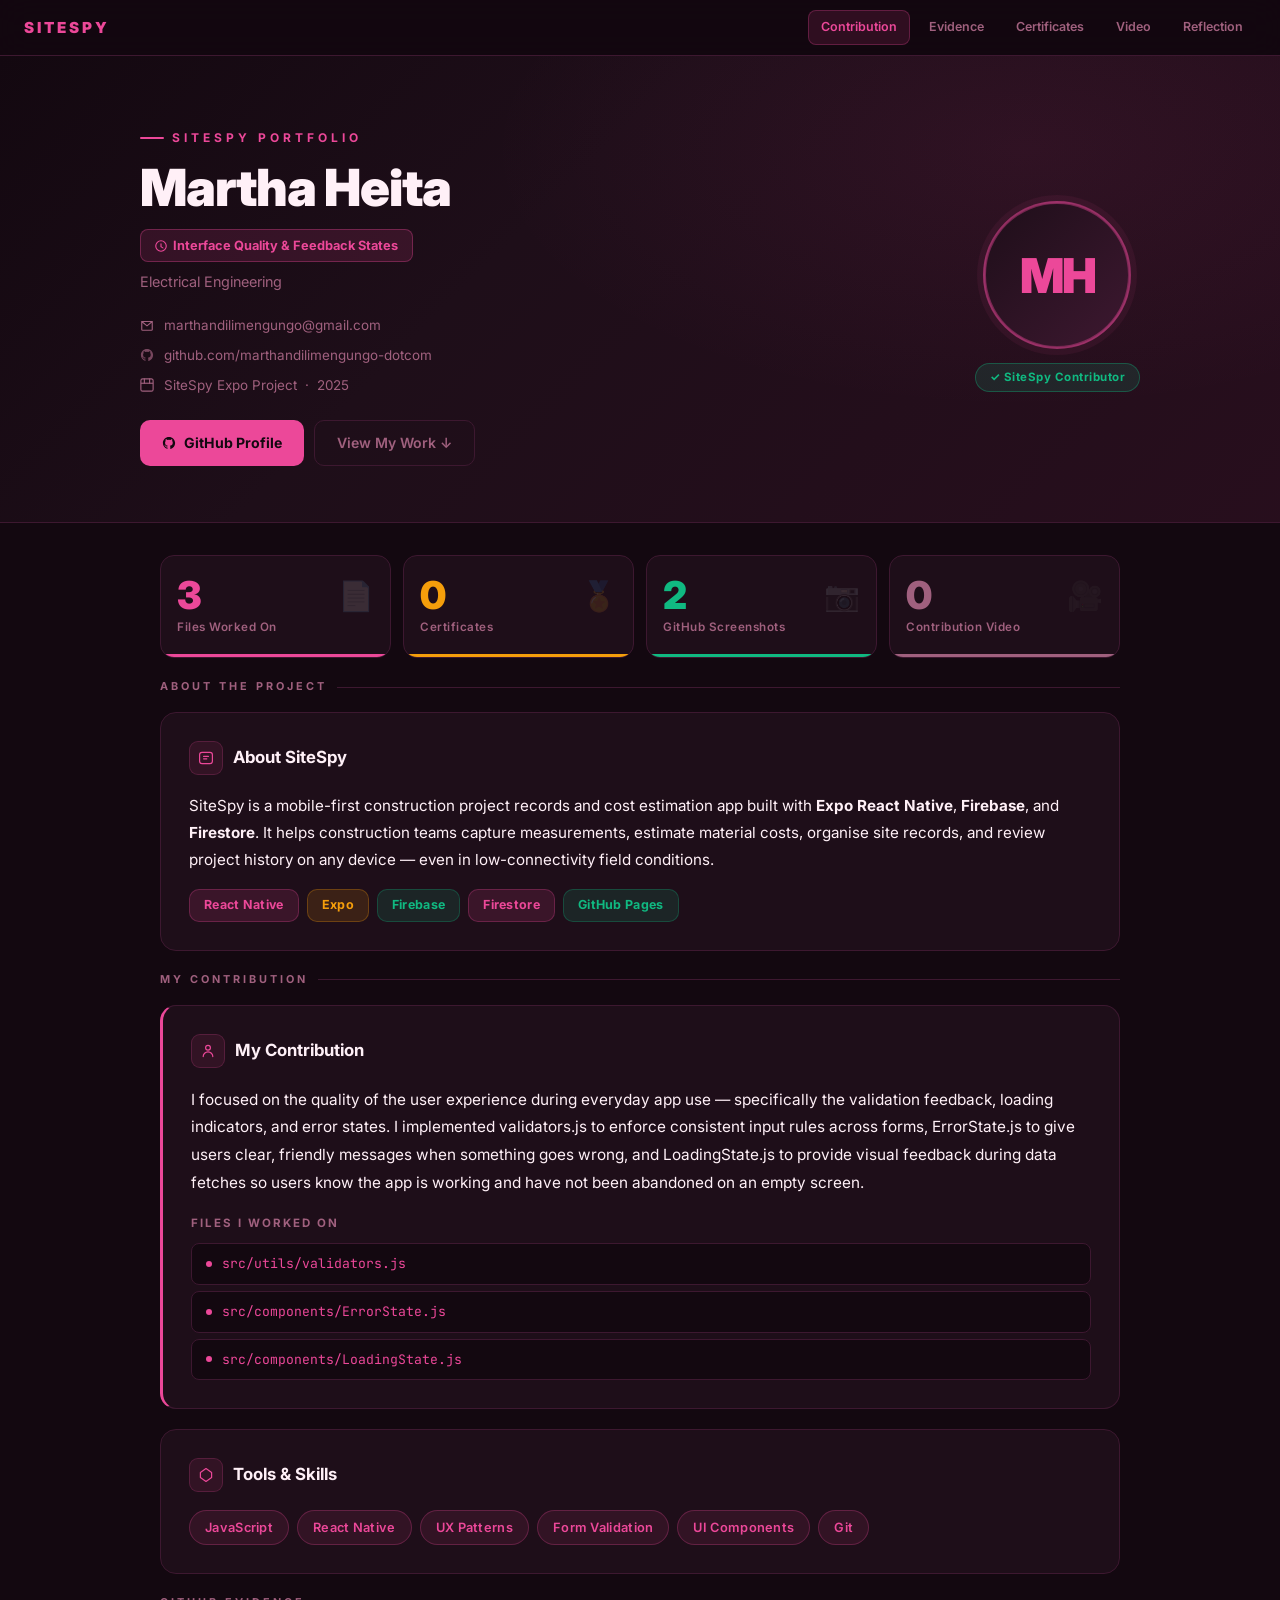
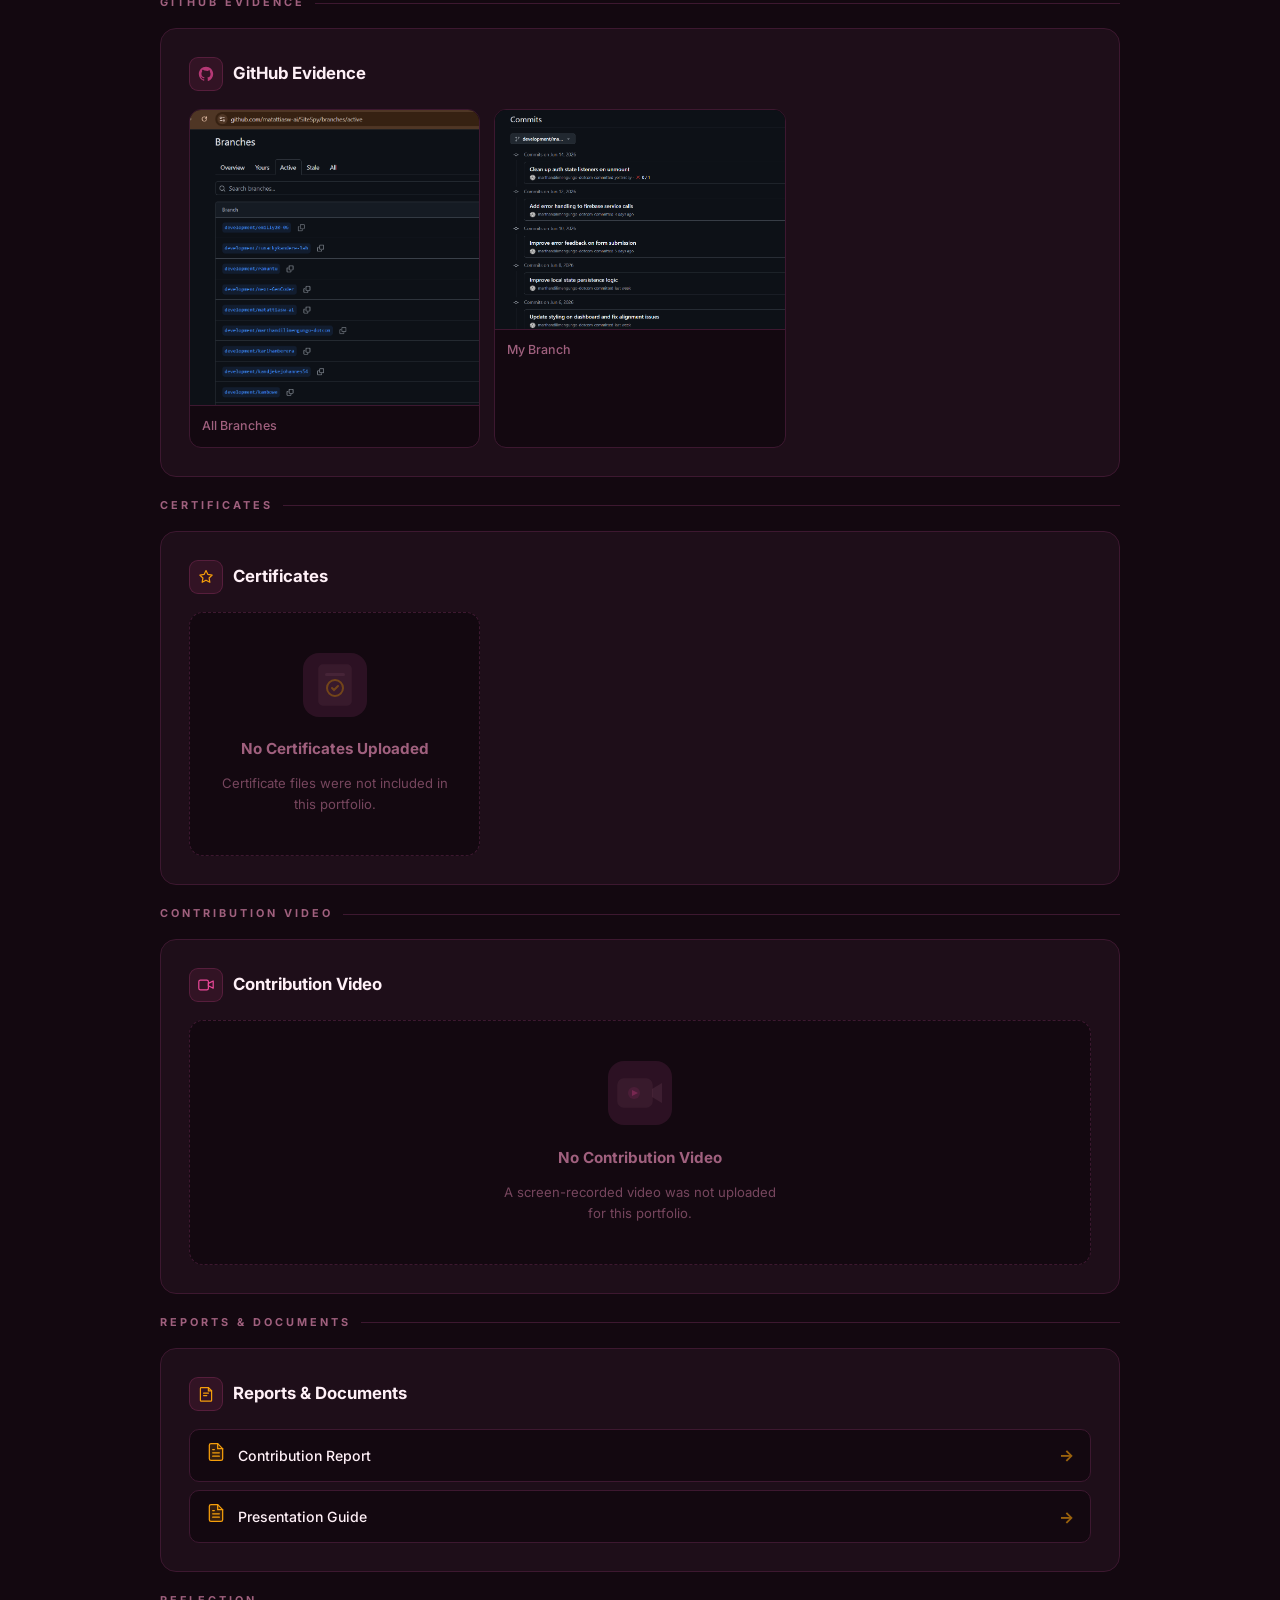
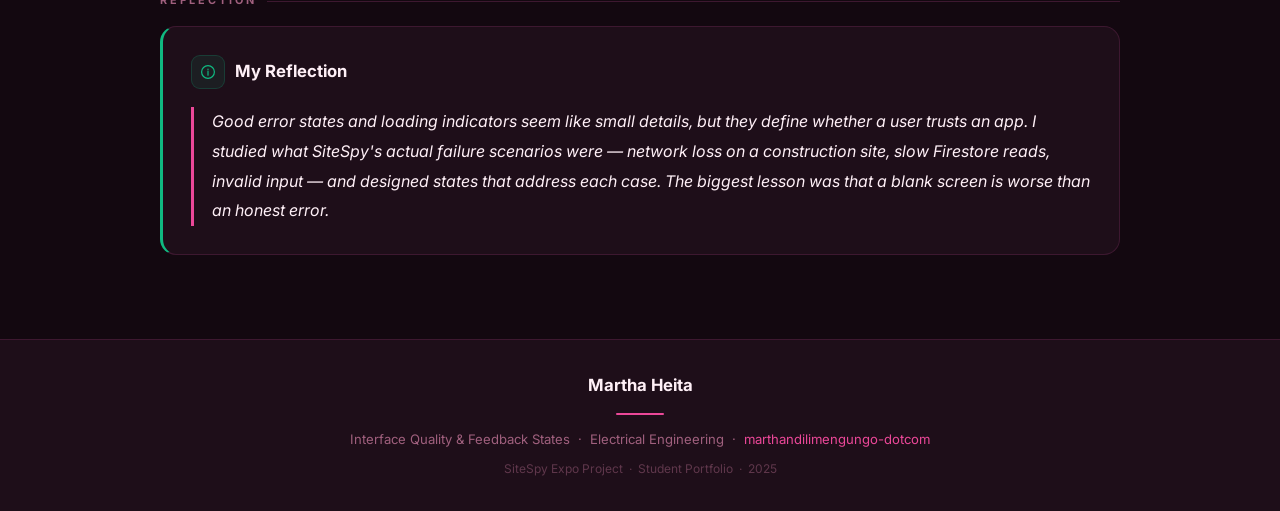
==== commit c9fd37cb: "feat: premium SiteSpy portfolio overhaul" ====
--- a/index.html
+++ b/index.html
@@ -1,3 +1,4 @@
+<!-- DEPLOY_MARKER: marthaheitaportfolio 20260616T072757Z 80e3e472 -->
 <!DOCTYPE html>
 <html lang="en">
 <head>
@@ -37,6 +38,8 @@
       line-height: 1.65;
       overflow-x: hidden;
     }
+    a { color: #EC4899; text-decoration: none; }
+    a:hover { text-decoration: underline; }
     ::selection { background: #EC489944; color: var(--text); }
 
     /* ── SPLASH ── */
@@ -162,30 +165,27 @@
       display: flex; align-items: center; gap: 10px;
       font-size: 0.84rem; color: #A0607E;
     }
-    .meta-row svg { flex-shrink: 0; opacity: 0.7; }
-    .meta-row a { color: #FFF0F7; font-weight: 500; transition: color 0.2s; }
-    .meta-row a:hover { color: #EC4899; text-decoration: none; }
+    .meta-row a { color: #A0607E; }
+    .meta-row a:hover { color: #EC4899; }
     .hero-actions { display: flex; flex-wrap: wrap; gap: 10px; }
     .btn-primary {
       display: inline-flex; align-items: center; gap: 8px;
       background: #EC4899; color: #130810;
-      font-weight: 700; font-size: 0.88rem;
-      padding: 11px 22px; border-radius: 10px;
-      border: none; cursor: pointer;
-      transition: transform 0.2s ease, box-shadow 0.2s ease;
-      text-decoration: none;
-      box-shadow: 0 4px 20px #EC489944;
-    }
-    .btn-primary:hover { transform: translateY(-2px); box-shadow: 0 8px 30px #EC489966; text-decoration: none; }
+      font-size: 0.88rem; font-weight: 700;
+      padding: 10px 22px; border-radius: 10px;
+      transition: opacity 0.2s, transform 0.15s; text-decoration: none;
+    }
+    .btn-primary:hover { opacity: 0.88; transform: translateY(-1px); text-decoration: none; }
     .btn-ghost {
       display: inline-flex; align-items: center; gap: 8px;
-      background: transparent;
-      border: 1px solid #3D1830; color: #FFF0F7;
-      font-weight: 600; font-size: 0.88rem;
-      padding: 11px 22px; border-radius: 10px;
-      transition: all 0.2s ease; text-decoration: none;
-    }
-    .btn-ghost:hover { border-color: #EC4899; color: #EC4899; transform: translateY(-2px); text-decoration: none; }
+      border: 1px solid #3D1830; color: #A0607E;
+      font-size: 0.88rem; font-weight: 600;
+      padding: 10px 22px; border-radius: 10px;
+      transition: all 0.2s; text-decoration: none;
+    }
+    .btn-ghost:hover { border-color: #EC489944; color: #FFF0F7; text-decoration: none; }
+
+    /* ── AVATAR / PROFILE IMAGE ── */
     .profile-img {
       width: 148px; height: 148px; border-radius: 50%;
       object-fit: cover;
@@ -506,7 +506,7 @@
         </div>
         <div class="meta-row">
           <svg viewBox="0 0 16 16" fill="none" width="14" height="14"><path d="M13 1H3a2 2 0 0 0-2 2v10a2 2 0 0 0 2 2h10a2 2 0 0 0 2-2V3a2 2 0 0 0-2-2z" stroke="currentColor" stroke-width="1.3"/><path d="M1 6h14" stroke="currentColor" stroke-width="1.3"/><path d="M5 1v5M11 1v5" stroke="currentColor" stroke-width="1.3" stroke-linecap="round"/></svg>
-          <span>SiteSpy Expo Project &nbsp;·&nbsp; 2025</span>
+          <span>SiteSpy Expo Project &nbsp;&middot;&nbsp; 2025</span>
         </div>
       </div>
       <div class="hero-actions">
@@ -629,7 +629,7 @@
           <div class="empty-icon">
             <svg viewBox="0 0 64 64" fill="none" width="64" height="64">
               <rect width="64" height="64" rx="16" fill="#3D1830"/>
-              <rect x="16" y="12" width="32" height="40" rx="4" fill="#A0607E" opacity=".2" stroke="#A0607E" stroke-width="1.5" opacity=".3"/>
+              <rect x="16" y="12" width="32" height="40" rx="4" fill="#A0607E" opacity=".2" stroke="#A0607E" stroke-width="1.5"/>
               <circle cx="32" cy="35" r="8" fill="none" stroke="#F59E0B" stroke-width="2" opacity=".6"/>
               <path d="M29 35l2 2 4-4" stroke="#F59E0B" stroke-width="2" stroke-linecap="round" opacity=".6"/>
               <rect x="22" y="20" width="20" height="3" rx="1.5" fill="#A0607E" opacity=".3"/>
@@ -653,7 +653,7 @@
           <div class="empty-icon">
             <svg viewBox="0 0 64 64" fill="none" width="64" height="64">
               <rect width="64" height="64" rx="16" fill="#3D1830"/>
-              <rect x="10" y="18" width="34" height="28" rx="6" fill="#A0607E" opacity=".2" stroke="#A0607E" stroke-width="1.5" opacity=".3"/>
+              <rect x="10" y="18" width="34" height="28" rx="6" fill="#A0607E" opacity=".2" stroke="#A0607E" stroke-width="1.5"/>
               <path d="M44 28l10-6v20l-10-6V28z" fill="#A0607E" opacity=".3"/>
               <circle cx="26" cy="32" r="6" fill="#EC4899" opacity=".2"/>
               <path d="M24 29l6 3-6 3V29z" fill="#EC4899" opacity=".6"/>
@@ -733,7 +733,6 @@
   reveals.forEach(function(el) { io.observe(el); });
 
   // Active nav link on scroll
-  var sections = document.querySelectorAll("section, [id]");
   var navLinks = document.querySelectorAll(".nav-link");
   window.addEventListener("scroll", function() {
     var scrollY = window.scrollY + 80;
